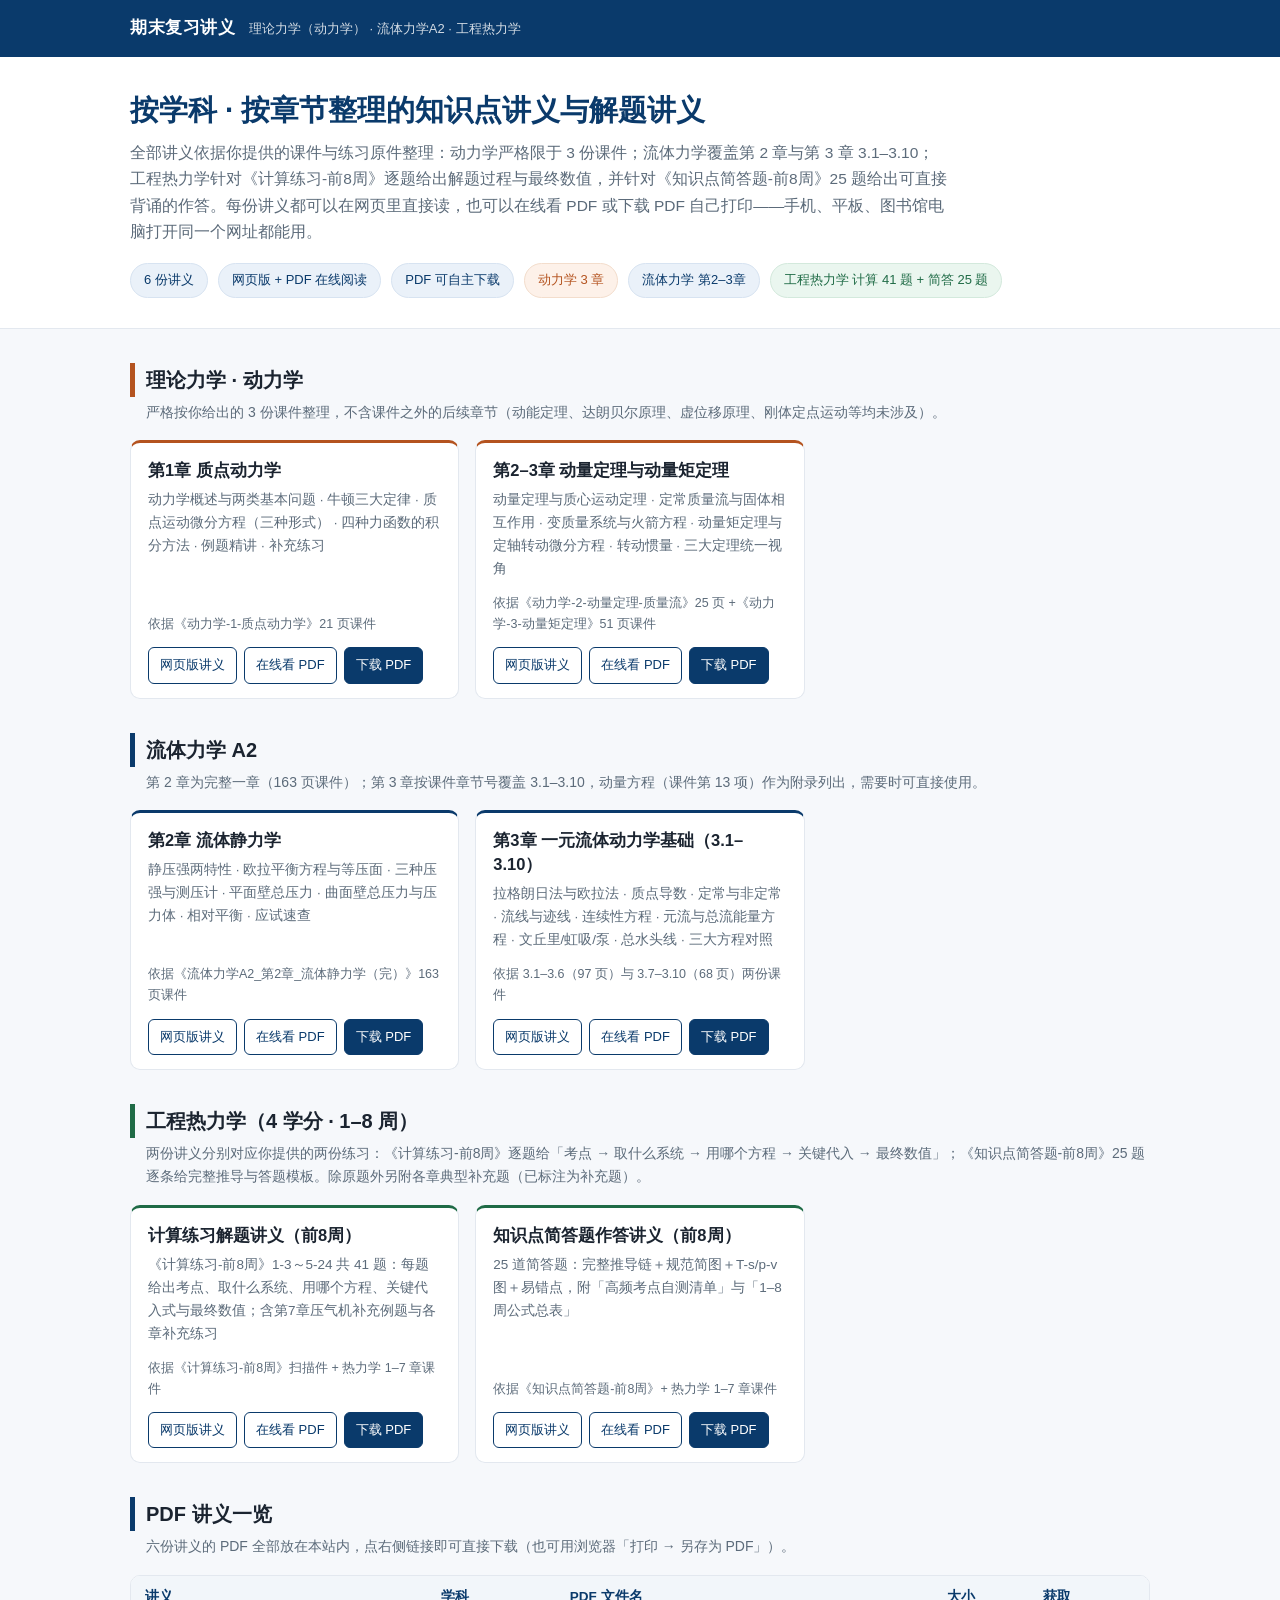
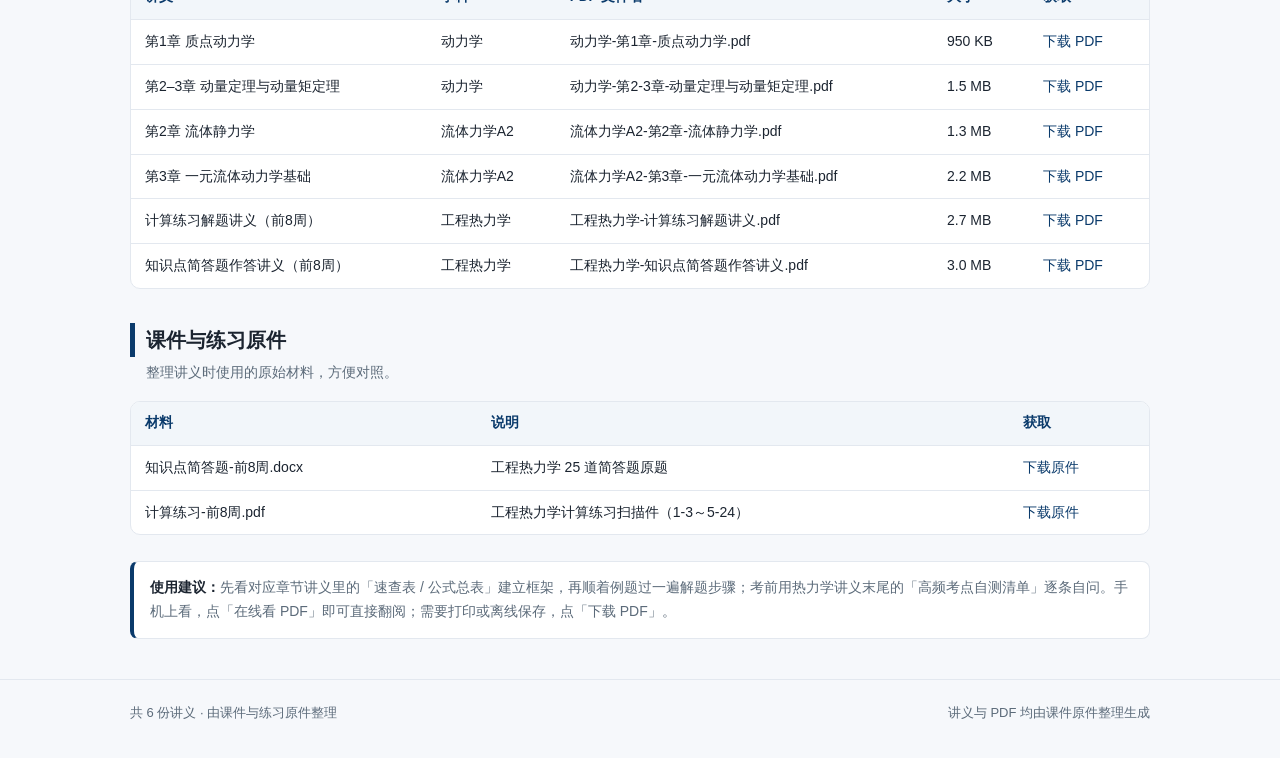
==== index.html @ 9d6e263f "publish review handouts site" ====
<!DOCTYPE html>
<html lang="zh-CN">
<head>
<meta charset="utf-8">
<meta name="viewport" content="width=device-width, initial-scale=1">
<title>期末复习讲义 · 理论力学（动力学）· 流体力学A2 · 工程热力学</title>
<link rel="stylesheet" href="site.css">
</head>
<body>

<div class="topbar">
  <div class="wrap">
    <b>期末复习讲义</b>
    <span>理论力学（动力学） · 流体力学A2 · 工程热力学</span>
  </div>
</div>

<div class="hero">
  <div class="wrap">
    <h1>按学科 · 按章节整理的知识点讲义与解题讲义</h1>
    <p>全部讲义依据你提供的课件与练习原件整理：动力学严格限于 3 份课件；流体力学覆盖第 2 章与第 3 章 3.1–3.10；工程热力学针对《计算练习-前8周》逐题给出解题过程与最终数值，并针对《知识点简答题-前8周》25 题给出可直接背诵的作答。每份讲义都可以在网页里直接读，也可以在线看 PDF 或下载 PDF 自己打印——手机、平板、图书馆电脑打开同一个网址都能用。</p>
    <div class="facts">
      <span class="fact">6 份讲义</span>
      <span class="fact">网页版 + PDF 在线阅读</span>
      <span class="fact">PDF 可自主下载</span>
      <span class="fact o">动力学 3 章</span>
      <span class="fact">流体力学 第2–3章</span>
      <span class="fact g">工程热力学 计算 41 题 + 简答 25 题</span>
    </div>
  </div>
</div>

<div class="wrap">

  <section class="course dyn">
    <h2>理论力学 · 动力学</h2>
    <p class="note">严格按你给出的 3 份课件整理，不含课件之外的后续章节（动能定理、达朗贝尔原理、虚位移原理、刚体定点运动等均未涉及）。</p>
    <div class="grid" id="grid-dyn"></div>
  </section>

  <section class="course flu">
    <h2>流体力学 A2</h2>
    <p class="note">第 2 章为完整一章（163 页课件）；第 3 章按课件章节号覆盖 3.1–3.10，动量方程（课件第 13 项）作为附录列出，需要时可直接使用。</p>
    <div class="grid" id="grid-flu"></div>
  </section>

  <section class="course thm">
    <h2>工程热力学（4 学分 · 1–8 周）</h2>
    <p class="note">两份讲义分别对应你提供的两份练习：《计算练习-前8周》逐题给「考点 → 取什么系统 → 用哪个方程 → 关键代入 → 最终数值」；《知识点简答题-前8周》25 题逐条给完整推导与答题模板。除原题外另附各章典型补充题（已标注为补充题）。</p>
    <div class="grid" id="grid-thm"></div>
  </section>

  <section class="course">
    <h2>PDF 讲义一览</h2>
    <p class="note">六份讲义的 PDF 全部放在本站内，点右侧链接即可直接下载（也可用浏览器「打印 → 另存为 PDF」）。</p>
    <!-- PDFINDEX:START -->
<div class="tablewrap">
<table>
<thead><tr><th>讲义</th><th>学科</th><th>PDF 文件名</th><th style="width:96px">大小</th><th style="width:120px">获取</th></tr></thead>
<tbody>
<tr><td class="f">第1章 质点动力学</td><td>动力学</td><td>动力学-第1章-质点动力学.pdf</td><td>950 KB</td><td><a href="docs/动力学-第1章-质点动力学.pdf" download>下载 PDF</a></td></tr>
<tr><td class="f">第2–3章 动量定理与动量矩定理</td><td>动力学</td><td>动力学-第2-3章-动量定理与动量矩定理.pdf</td><td>1.5 MB</td><td><a href="docs/动力学-第2-3章-动量定理与动量矩定理.pdf" download>下载 PDF</a></td></tr>
<tr><td class="f">第2章 流体静力学</td><td>流体力学A2</td><td>流体力学A2-第2章-流体静力学.pdf</td><td>1.3 MB</td><td><a href="docs/流体力学A2-第2章-流体静力学.pdf" download>下载 PDF</a></td></tr>
<tr><td class="f">第3章 一元流体动力学基础</td><td>流体力学A2</td><td>流体力学A2-第3章-一元流体动力学基础.pdf</td><td>2.2 MB</td><td><a href="docs/流体力学A2-第3章-一元流体动力学基础.pdf" download>下载 PDF</a></td></tr>
<tr><td class="f">计算练习解题讲义（前8周）</td><td>工程热力学</td><td>工程热力学-计算练习解题讲义.pdf</td><td>2.7 MB</td><td><a href="docs/工程热力学-计算练习解题讲义.pdf" download>下载 PDF</a></td></tr>
<tr><td class="f">知识点简答题作答讲义（前8周）</td><td>工程热力学</td><td>工程热力学-知识点简答题作答讲义.pdf</td><td>3.0 MB</td><td><a href="docs/工程热力学-知识点简答题作答讲义.pdf" download>下载 PDF</a></td></tr>
</tbody>
</table>
</div>
<!-- PDFINDEX:END -->
  </section>

  <section class="course">
    <h2>课件与练习原件</h2>
    <p class="note">整理讲义时使用的原始材料，方便对照。</p>
    <div class="tablewrap">
      <table>
        <thead>
          <tr><th>材料</th><th>说明</th><th style="width:140px">获取</th></tr>
        </thead>
        <tbody id="materials"></tbody>
      </table>
    </div>
  </section>

  <div class="tips">
    <b>使用建议：</b>先看对应章节讲义里的「速查表 / 公式总表」建立框架，再顺着例题过一遍解题步骤；考前用热力学讲义末尾的「高频考点自测清单」逐条自问。手机上看，点「在线看 PDF」即可直接翻阅；需要打印或离线保存，点「下载 PDF」。
  </div>
</div>

<footer>
  <div class="wrap">
    <span>共 6 份讲义 · 由课件与练习原件整理</span>
    <span id="built"></span>
  </div>
</footer>

<script src="docs.js"></script>
<script>
(function () {
  var groups = { '动力学': 'grid-dyn', '流体力学A2': 'grid-flu', '工程热力学': 'grid-thm' };

  function card(it) {
    var ready = it.ready !== false;
    var pdf = ready && it.pdf ? 'docs/' + it.pdf : null;
    var view = pdf ? 'view.html?f=' + encodeURIComponent(it.pdf) +
                    '&t=' + encodeURIComponent(it.title) : null;
    return '' +
      '<article class="card" id="' + it.id + '">' +
        '<h3>' + it.title + '</h3>' +
        '<p class="sub">' + it.sub + '</p>' +
        '<p class="meta">' + it.meta + '</p>' +
        '<div class="btns">' +
          '<a class="btn" href="' + it.html + '">网页版讲义</a>' +
          (view
            ? '<a class="btn" href="' + view + '">在线看 PDF</a>' +
              '<a class="btn primary" href="' + pdf + '" download>下载 PDF</a>'
            : '<a class="btn" href="#" aria-disabled="true">PDF 准备中</a>') +
        '</div>' +
      '</article>';
  }

  (window.HANDOUTS || []).forEach(function (it) {
    var host = document.getElementById(groups[it.course]);
    if (host) { host.insertAdjacentHTML('beforeend', card(it)); }
  });

  var materials = [
    ['知识点简答题-前8周.docx', '工程热力学 25 道简答题原题', 'materials/知识点简答题-前8周.docx'],
    ['计算练习-前8周.pdf', '工程热力学计算练习扫描件（1-3～5-24）', 'materials/计算练习-前8周.pdf']
  ];
  var tb = document.getElementById('materials');
  materials.forEach(function (m) {
    tb.insertAdjacentHTML('beforeend',
      '<tr><td class="f">' + m[0] + '</td><td>' + m[1] + '</td>' +
      '<td><a href="' + m[2] + '" download>下载原件</a></td></tr>');
  });

  document.getElementById('built').textContent =
    '讲义与 PDF 均由课件原件整理生成';
})();
</script>
</body>
</html>
---- site.css ----
:root{
  --bg:#f6f8fb;
  --panel:#ffffff;
  --ink:#1b2430;
  --muted:#5c6b7a;
  --line:#e3e8ef;
  --brand:#0a3a6b;
  --brand-soft:#eaf1f9;
  --dyn:#b4531f;
  --dyn-soft:#fdf1e9;
  --flu:#0a3a6b;
  --flu-soft:#eaf1f9;
  --thm:#1f6b46;
  --thm-soft:#eaf6ef;
}
*{box-sizing:border-box}
html,body{margin:0;padding:0}
body{
  background:var(--bg);color:var(--ink);
  font-family:"Microsoft YaHei","PingFang SC","Hiragino Sans GB","Source Han Sans SC",sans-serif;
  font-size:15.5px;line-height:1.7;
}
a{color:var(--brand);text-decoration:none}
a:hover{text-decoration:underline}
.wrap{max-width:1060px;margin:0 auto;padding:0 20px}

/* ---------- top bar ---------- */
.topbar{background:var(--brand);color:#fff}
.topbar .wrap{display:flex;flex-wrap:wrap;align-items:baseline;gap:14px;padding:14px 20px}
.topbar b{font-size:17px;letter-spacing:.5px}
.topbar span{font-size:13px;opacity:.82}

/* ---------- hero ---------- */
.hero{background:#fff;border-bottom:1px solid var(--line)}
.hero .wrap{padding:34px 20px 30px}
.hero h1{margin:0 0 10px;font-size:29px;line-height:1.35;color:var(--brand)}
.hero p{margin:0;color:var(--muted);max-width:820px}
.hero .facts{display:flex;flex-wrap:wrap;gap:10px;margin-top:18px}
.fact{background:var(--brand-soft);border:1px solid #d7e3f1;border-radius:999px;
      padding:5px 13px;font-size:13px;color:var(--brand)}
.fact.o{background:var(--dyn-soft);border-color:#f3ddcc;color:var(--dyn)}
.fact.g{background:var(--thm-soft);border-color:#d3e9dc;color:var(--thm)}

/* ---------- course block ---------- */
.course{margin:34px 0 8px}
.course > h2{font-size:20px;margin:0 0 4px;padding-left:11px;border-left:5px solid var(--flu)}
.course.dyn > h2{border-color:var(--dyn)}
.course.thm > h2{border-color:var(--thm)}
.course > p.note{margin:0 0 16px;padding-left:16px;color:var(--muted);font-size:14px}

.grid{display:grid;grid-template-columns:repeat(auto-fill,minmax(292px,1fr));gap:16px}
.card{background:var(--panel);border:1px solid var(--line);border-radius:10px;
      padding:16px 17px 14px;display:flex;flex-direction:column;
      border-top:3px solid var(--flu)}
.course.dyn .card{border-top-color:var(--dyn)}
.course.thm .card{border-top-color:var(--thm)}
.card h3{margin:0 0 6px;font-size:16.5px;line-height:1.45}
.card .sub{color:var(--muted);font-size:13.5px;margin:0 0 12px;flex:1}
.card .meta{font-size:12.5px;color:var(--muted);margin:0 0 12px}
.btns{display:flex;gap:7px;flex-wrap:wrap}
.btn{display:inline-block;padding:6px 11px;border-radius:6px;font-size:13px;
     border:1px solid var(--brand);color:var(--brand);background:#fff}
.btn:hover{background:var(--brand-soft);text-decoration:none}
.btn.primary{background:var(--brand);color:#fff}
.btn.primary:hover{background:#0d4a86}
.btn.ghost{border-color:var(--line);color:var(--muted)}
.btn.ghost:hover{background:#f1f4f8}
.btn[aria-disabled="true"]{opacity:.45;pointer-events:none}

/* ---------- materials table ---------- */
.tablewrap{background:#fff;border:1px solid var(--line);border-radius:10px;overflow:hidden;margin-bottom:8px}
table{width:100%;border-collapse:collapse;font-size:14px}
th,td{text-align:left;padding:10px 14px;border-bottom:1px solid var(--line);vertical-align:middle}
th{background:#f2f6fa;color:var(--brand);font-weight:600;font-size:13.5px}
tr:last-child td{border-bottom:none}
td.f{white-space:nowrap}

/* ---------- footer ---------- */
footer{margin-top:40px;padding:22px 0 34px;border-top:1px solid var(--line);color:var(--muted);font-size:13px}
footer .wrap{display:flex;justify-content:space-between;gap:14px;flex-wrap:wrap}
.tips{background:#fff;border:1px solid var(--line);border-left:4px solid var(--brand);
      border-radius:8px;padding:14px 16px;color:var(--muted);font-size:14px;margin:26px 0 0}
.tips b{color:var(--ink)}
@media print{.topbar,.btns,footer{display:none}}
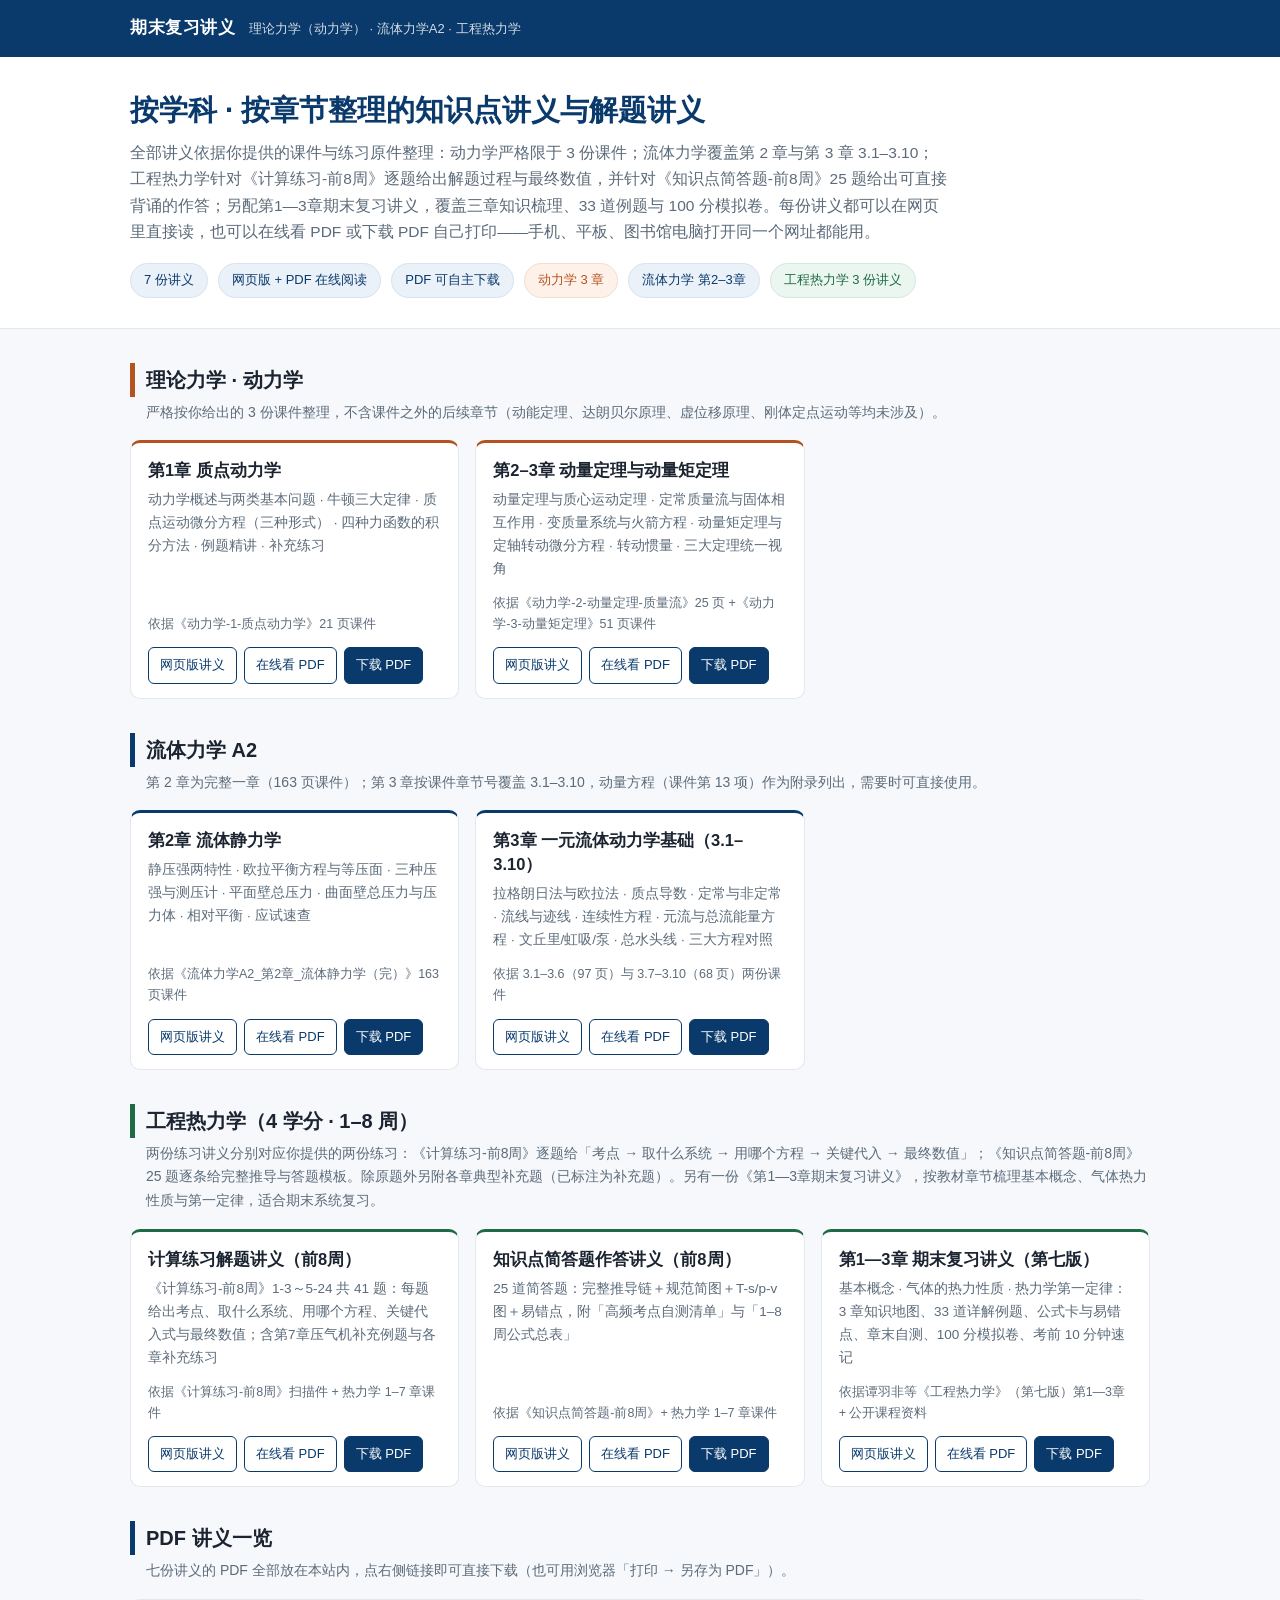
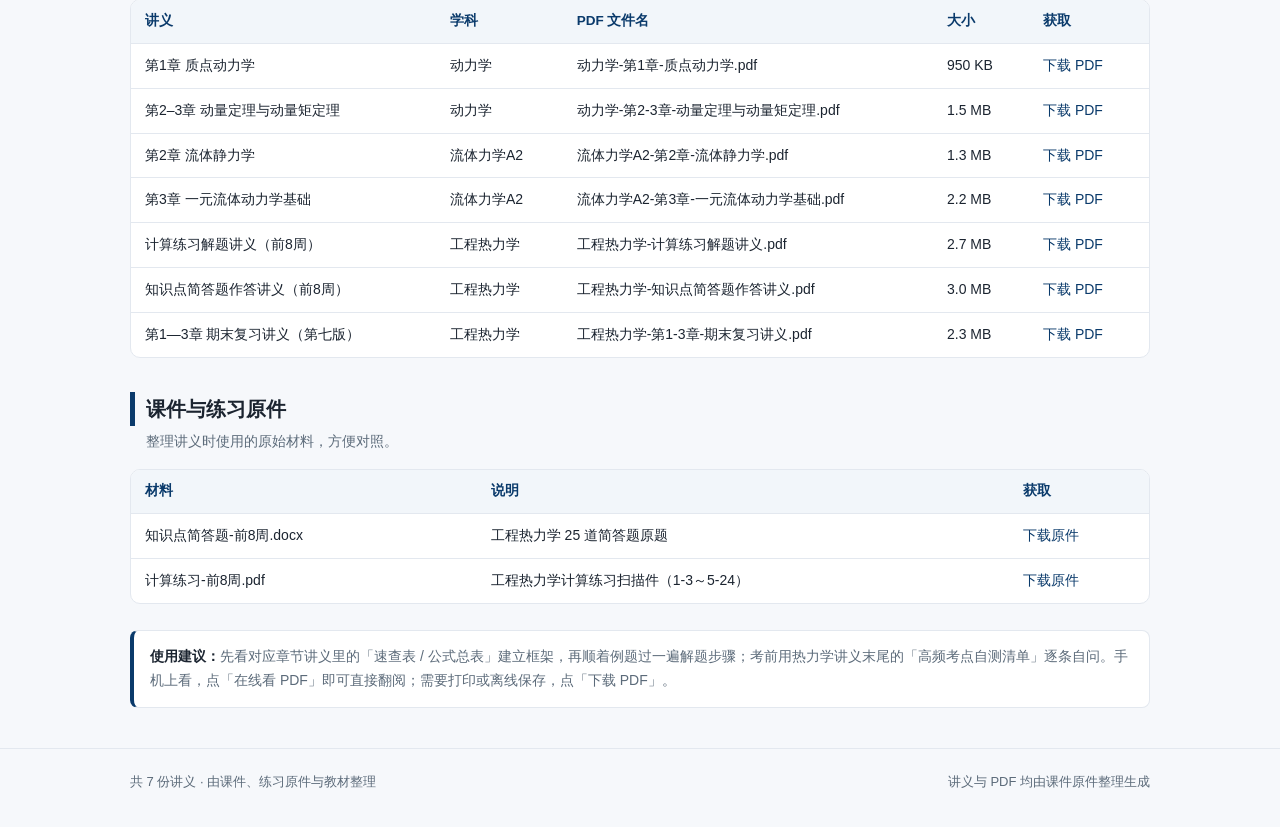
==== commit 967a60b9: "Add 工程热力学第1—3章期末复习讲义 PDF and site entry - docs/工程热力学-第1-3章-期末复习讲义.pdf (40 pages) - docs/thermo_ch123" ====
--- a/index.html
+++ b/index.html
@@ -1,144 +1,145 @@
-<!DOCTYPE html>
-<html lang="zh-CN">
-<head>
-<meta charset="utf-8">
-<meta name="viewport" content="width=device-width, initial-scale=1">
-<title>期末复习讲义 · 理论力学（动力学）· 流体力学A2 · 工程热力学</title>
-<link rel="stylesheet" href="site.css">
-</head>
-<body>
-
-<div class="topbar">
-  <div class="wrap">
-    <b>期末复习讲义</b>
-    <span>理论力学（动力学） · 流体力学A2 · 工程热力学</span>
-  </div>
-</div>
-
-<div class="hero">
-  <div class="wrap">
-    <h1>按学科 · 按章节整理的知识点讲义与解题讲义</h1>
-    <p>全部讲义依据你提供的课件与练习原件整理：动力学严格限于 3 份课件；流体力学覆盖第 2 章与第 3 章 3.1–3.10；工程热力学针对《计算练习-前8周》逐题给出解题过程与最终数值，并针对《知识点简答题-前8周》25 题给出可直接背诵的作答。每份讲义都可以在网页里直接读，也可以在线看 PDF 或下载 PDF 自己打印——手机、平板、图书馆电脑打开同一个网址都能用。</p>
-    <div class="facts">
-      <span class="fact">6 份讲义</span>
-      <span class="fact">网页版 + PDF 在线阅读</span>
-      <span class="fact">PDF 可自主下载</span>
-      <span class="fact o">动力学 3 章</span>
-      <span class="fact">流体力学 第2–3章</span>
-      <span class="fact g">工程热力学 计算 41 题 + 简答 25 题</span>
-    </div>
-  </div>
-</div>
-
-<div class="wrap">
-
-  <section class="course dyn">
-    <h2>理论力学 · 动力学</h2>
-    <p class="note">严格按你给出的 3 份课件整理，不含课件之外的后续章节（动能定理、达朗贝尔原理、虚位移原理、刚体定点运动等均未涉及）。</p>
-    <div class="grid" id="grid-dyn"></div>
-  </section>
-
-  <section class="course flu">
-    <h2>流体力学 A2</h2>
-    <p class="note">第 2 章为完整一章（163 页课件）；第 3 章按课件章节号覆盖 3.1–3.10，动量方程（课件第 13 项）作为附录列出，需要时可直接使用。</p>
-    <div class="grid" id="grid-flu"></div>
-  </section>
-
-  <section class="course thm">
-    <h2>工程热力学（4 学分 · 1–8 周）</h2>
-    <p class="note">两份讲义分别对应你提供的两份练习：《计算练习-前8周》逐题给「考点 → 取什么系统 → 用哪个方程 → 关键代入 → 最终数值」；《知识点简答题-前8周》25 题逐条给完整推导与答题模板。除原题外另附各章典型补充题（已标注为补充题）。</p>
-    <div class="grid" id="grid-thm"></div>
-  </section>
-
-  <section class="course">
-    <h2>PDF 讲义一览</h2>
-    <p class="note">六份讲义的 PDF 全部放在本站内，点右侧链接即可直接下载（也可用浏览器「打印 → 另存为 PDF」）。</p>
-    <!-- PDFINDEX:START -->
-<div class="tablewrap">
-<table>
-<thead><tr><th>讲义</th><th>学科</th><th>PDF 文件名</th><th style="width:96px">大小</th><th style="width:120px">获取</th></tr></thead>
-<tbody>
-<tr><td class="f">第1章 质点动力学</td><td>动力学</td><td>动力学-第1章-质点动力学.pdf</td><td>950 KB</td><td><a href="docs/动力学-第1章-质点动力学.pdf" download>下载 PDF</a></td></tr>
-<tr><td class="f">第2–3章 动量定理与动量矩定理</td><td>动力学</td><td>动力学-第2-3章-动量定理与动量矩定理.pdf</td><td>1.5 MB</td><td><a href="docs/动力学-第2-3章-动量定理与动量矩定理.pdf" download>下载 PDF</a></td></tr>
-<tr><td class="f">第2章 流体静力学</td><td>流体力学A2</td><td>流体力学A2-第2章-流体静力学.pdf</td><td>1.3 MB</td><td><a href="docs/流体力学A2-第2章-流体静力学.pdf" download>下载 PDF</a></td></tr>
-<tr><td class="f">第3章 一元流体动力学基础</td><td>流体力学A2</td><td>流体力学A2-第3章-一元流体动力学基础.pdf</td><td>2.2 MB</td><td><a href="docs/流体力学A2-第3章-一元流体动力学基础.pdf" download>下载 PDF</a></td></tr>
-<tr><td class="f">计算练习解题讲义（前8周）</td><td>工程热力学</td><td>工程热力学-计算练习解题讲义.pdf</td><td>2.7 MB</td><td><a href="docs/工程热力学-计算练习解题讲义.pdf" download>下载 PDF</a></td></tr>
-<tr><td class="f">知识点简答题作答讲义（前8周）</td><td>工程热力学</td><td>工程热力学-知识点简答题作答讲义.pdf</td><td>3.0 MB</td><td><a href="docs/工程热力学-知识点简答题作答讲义.pdf" download>下载 PDF</a></td></tr>
-</tbody>
-</table>
-</div>
-<!-- PDFINDEX:END -->
-  </section>
-
-  <section class="course">
-    <h2>课件与练习原件</h2>
-    <p class="note">整理讲义时使用的原始材料，方便对照。</p>
-    <div class="tablewrap">
-      <table>
-        <thead>
-          <tr><th>材料</th><th>说明</th><th style="width:140px">获取</th></tr>
-        </thead>
-        <tbody id="materials"></tbody>
-      </table>
-    </div>
-  </section>
-
-  <div class="tips">
-    <b>使用建议：</b>先看对应章节讲义里的「速查表 / 公式总表」建立框架，再顺着例题过一遍解题步骤；考前用热力学讲义末尾的「高频考点自测清单」逐条自问。手机上看，点「在线看 PDF」即可直接翻阅；需要打印或离线保存，点「下载 PDF」。
-  </div>
-</div>
-
-<footer>
-  <div class="wrap">
-    <span>共 6 份讲义 · 由课件与练习原件整理</span>
-    <span id="built"></span>
-  </div>
-</footer>
-
-<script src="docs.js"></script>
-<script>
-(function () {
-  var groups = { '动力学': 'grid-dyn', '流体力学A2': 'grid-flu', '工程热力学': 'grid-thm' };
-
-  function card(it) {
-    var ready = it.ready !== false;
-    var pdf = ready && it.pdf ? 'docs/' + it.pdf : null;
-    var view = pdf ? 'view.html?f=' + encodeURIComponent(it.pdf) +
-                    '&t=' + encodeURIComponent(it.title) : null;
-    return '' +
-      '<article class="card" id="' + it.id + '">' +
-        '<h3>' + it.title + '</h3>' +
-        '<p class="sub">' + it.sub + '</p>' +
-        '<p class="meta">' + it.meta + '</p>' +
-        '<div class="btns">' +
-          '<a class="btn" href="' + it.html + '">网页版讲义</a>' +
-          (view
-            ? '<a class="btn" href="' + view + '">在线看 PDF</a>' +
-              '<a class="btn primary" href="' + pdf + '" download>下载 PDF</a>'
-            : '<a class="btn" href="#" aria-disabled="true">PDF 准备中</a>') +
-        '</div>' +
-      '</article>';
-  }
-
-  (window.HANDOUTS || []).forEach(function (it) {
-    var host = document.getElementById(groups[it.course]);
-    if (host) { host.insertAdjacentHTML('beforeend', card(it)); }
-  });
-
-  var materials = [
-    ['知识点简答题-前8周.docx', '工程热力学 25 道简答题原题', 'materials/知识点简答题-前8周.docx'],
-    ['计算练习-前8周.pdf', '工程热力学计算练习扫描件（1-3～5-24）', 'materials/计算练习-前8周.pdf']
-  ];
-  var tb = document.getElementById('materials');
-  materials.forEach(function (m) {
-    tb.insertAdjacentHTML('beforeend',
-      '<tr><td class="f">' + m[0] + '</td><td>' + m[1] + '</td>' +
-      '<td><a href="' + m[2] + '" download>下载原件</a></td></tr>');
-  });
-
-  document.getElementById('built').textContent =
-    '讲义与 PDF 均由课件原件整理生成';
-})();
-</script>
-</body>
-</html>
+<!DOCTYPE html>
+<html lang="zh-CN">
+<head>
+<meta charset="utf-8">
+<meta name="viewport" content="width=device-width, initial-scale=1">
+<title>期末复习讲义 · 理论力学（动力学）· 流体力学A2 · 工程热力学</title>
+<link rel="stylesheet" href="site.css">
+</head>
+<body>
+
+<div class="topbar">
+  <div class="wrap">
+    <b>期末复习讲义</b>
+    <span>理论力学（动力学） · 流体力学A2 · 工程热力学</span>
+  </div>
+</div>
+
+<div class="hero">
+  <div class="wrap">
+    <h1>按学科 · 按章节整理的知识点讲义与解题讲义</h1>
+    <p>全部讲义依据你提供的课件与练习原件整理：动力学严格限于 3 份课件；流体力学覆盖第 2 章与第 3 章 3.1–3.10；工程热力学针对《计算练习-前8周》逐题给出解题过程与最终数值，并针对《知识点简答题-前8周》25 题给出可直接背诵的作答；另配第1—3章期末复习讲义，覆盖三章知识梳理、33 道例题与 100 分模拟卷。每份讲义都可以在网页里直接读，也可以在线看 PDF 或下载 PDF 自己打印——手机、平板、图书馆电脑打开同一个网址都能用。</p>
+    <div class="facts">
+      <span class="fact">7 份讲义</span>
+      <span class="fact">网页版 + PDF 在线阅读</span>
+      <span class="fact">PDF 可自主下载</span>
+      <span class="fact o">动力学 3 章</span>
+      <span class="fact">流体力学 第2–3章</span>
+      <span class="fact g">工程热力学 3 份讲义</span>
+    </div>
+  </div>
+</div>
+
+<div class="wrap">
+
+  <section class="course dyn">
+    <h2>理论力学 · 动力学</h2>
+    <p class="note">严格按你给出的 3 份课件整理，不含课件之外的后续章节（动能定理、达朗贝尔原理、虚位移原理、刚体定点运动等均未涉及）。</p>
+    <div class="grid" id="grid-dyn"></div>
+  </section>
+
+  <section class="course flu">
+    <h2>流体力学 A2</h2>
+    <p class="note">第 2 章为完整一章（163 页课件）；第 3 章按课件章节号覆盖 3.1–3.10，动量方程（课件第 13 项）作为附录列出，需要时可直接使用。</p>
+    <div class="grid" id="grid-flu"></div>
+  </section>
+
+  <section class="course thm">
+    <h2>工程热力学（4 学分 · 1–8 周）</h2>
+    <p class="note">两份练习讲义分别对应你提供的两份练习：《计算练习-前8周》逐题给「考点 → 取什么系统 → 用哪个方程 → 关键代入 → 最终数值」；《知识点简答题-前8周》25 题逐条给完整推导与答题模板。除原题外另附各章典型补充题（已标注为补充题）。另有一份《第1—3章期末复习讲义》，按教材章节梳理基本概念、气体热力性质与第一定律，适合期末系统复习。</p>
+    <div class="grid" id="grid-thm"></div>
+  </section>
+
+  <section class="course">
+    <h2>PDF 讲义一览</h2>
+    <p class="note">七份讲义的 PDF 全部放在本站内，点右侧链接即可直接下载（也可用浏览器「打印 → 另存为 PDF」）。</p>
+    <!-- PDFINDEX:START -->
+<div class="tablewrap">
+<table>
+<thead><tr><th>讲义</th><th>学科</th><th>PDF 文件名</th><th style="width:96px">大小</th><th style="width:120px">获取</th></tr></thead>
+<tbody>
+<tr><td class="f">第1章 质点动力学</td><td>动力学</td><td>动力学-第1章-质点动力学.pdf</td><td>950 KB</td><td><a href="docs/动力学-第1章-质点动力学.pdf" download>下载 PDF</a></td></tr>
+<tr><td class="f">第2–3章 动量定理与动量矩定理</td><td>动力学</td><td>动力学-第2-3章-动量定理与动量矩定理.pdf</td><td>1.5 MB</td><td><a href="docs/动力学-第2-3章-动量定理与动量矩定理.pdf" download>下载 PDF</a></td></tr>
+<tr><td class="f">第2章 流体静力学</td><td>流体力学A2</td><td>流体力学A2-第2章-流体静力学.pdf</td><td>1.3 MB</td><td><a href="docs/流体力学A2-第2章-流体静力学.pdf" download>下载 PDF</a></td></tr>
+<tr><td class="f">第3章 一元流体动力学基础</td><td>流体力学A2</td><td>流体力学A2-第3章-一元流体动力学基础.pdf</td><td>2.2 MB</td><td><a href="docs/流体力学A2-第3章-一元流体动力学基础.pdf" download>下载 PDF</a></td></tr>
+<tr><td class="f">计算练习解题讲义（前8周）</td><td>工程热力学</td><td>工程热力学-计算练习解题讲义.pdf</td><td>2.7 MB</td><td><a href="docs/工程热力学-计算练习解题讲义.pdf" download>下载 PDF</a></td></tr>
+<tr><td class="f">知识点简答题作答讲义（前8周）</td><td>工程热力学</td><td>工程热力学-知识点简答题作答讲义.pdf</td><td>3.0 MB</td><td><a href="docs/工程热力学-知识点简答题作答讲义.pdf" download>下载 PDF</a></td></tr>
+<tr><td class="f">第1—3章 期末复习讲义（第七版）</td><td>工程热力学</td><td>工程热力学-第1-3章-期末复习讲义.pdf</td><td>2.3 MB</td><td><a href="docs/工程热力学-第1-3章-期末复习讲义.pdf" download>下载 PDF</a></td></tr>
+</tbody>
+</table>
+</div>
+<!-- PDFINDEX:END -->
+  </section>
+
+  <section class="course">
+    <h2>课件与练习原件</h2>
+    <p class="note">整理讲义时使用的原始材料，方便对照。</p>
+    <div class="tablewrap">
+      <table>
+        <thead>
+          <tr><th>材料</th><th>说明</th><th style="width:140px">获取</th></tr>
+        </thead>
+        <tbody id="materials"></tbody>
+      </table>
+    </div>
+  </section>
+
+  <div class="tips">
+    <b>使用建议：</b>先看对应章节讲义里的「速查表 / 公式总表」建立框架，再顺着例题过一遍解题步骤；考前用热力学讲义末尾的「高频考点自测清单」逐条自问。手机上看，点「在线看 PDF」即可直接翻阅；需要打印或离线保存，点「下载 PDF」。
+  </div>
+</div>
+
+<footer>
+  <div class="wrap">
+    <span>共 7 份讲义 · 由课件、练习原件与教材整理</span>
+    <span id="built"></span>
+  </div>
+</footer>
+
+<script src="docs.js"></script>
+<script>
+(function () {
+  var groups = { '动力学': 'grid-dyn', '流体力学A2': 'grid-flu', '工程热力学': 'grid-thm' };
+
+  function card(it) {
+    var ready = it.ready !== false;
+    var pdf = ready && it.pdf ? 'docs/' + it.pdf : null;
+    var view = pdf ? 'view.html?f=' + encodeURIComponent(it.pdf) +
+                    '&t=' + encodeURIComponent(it.title) : null;
+    return '' +
+      '<article class="card" id="' + it.id + '">' +
+        '<h3>' + it.title + '</h3>' +
+        '<p class="sub">' + it.sub + '</p>' +
+        '<p class="meta">' + it.meta + '</p>' +
+        '<div class="btns">' +
+          '<a class="btn" href="' + it.html + '">网页版讲义</a>' +
+          (view
+            ? '<a class="btn" href="' + view + '">在线看 PDF</a>' +
+              '<a class="btn primary" href="' + pdf + '" download>下载 PDF</a>'
+            : '<a class="btn" href="#" aria-disabled="true">PDF 准备中</a>') +
+        '</div>' +
+      '</article>';
+  }
+
+  (window.HANDOUTS || []).forEach(function (it) {
+    var host = document.getElementById(groups[it.course]);
+    if (host) { host.insertAdjacentHTML('beforeend', card(it)); }
+  });
+
+  var materials = [
+    ['知识点简答题-前8周.docx', '工程热力学 25 道简答题原题', 'materials/知识点简答题-前8周.docx'],
+    ['计算练习-前8周.pdf', '工程热力学计算练习扫描件（1-3～5-24）', 'materials/计算练习-前8周.pdf']
+  ];
+  var tb = document.getElementById('materials');
+  materials.forEach(function (m) {
+    tb.insertAdjacentHTML('beforeend',
+      '<tr><td class="f">' + m[0] + '</td><td>' + m[1] + '</td>' +
+      '<td><a href="' + m[2] + '" download>下载原件</a></td></tr>');
+  });
+
+  document.getElementById('built').textContent =
+    '讲义与 PDF 均由课件原件整理生成';
+})();
+</script>
+</body>
+</html>
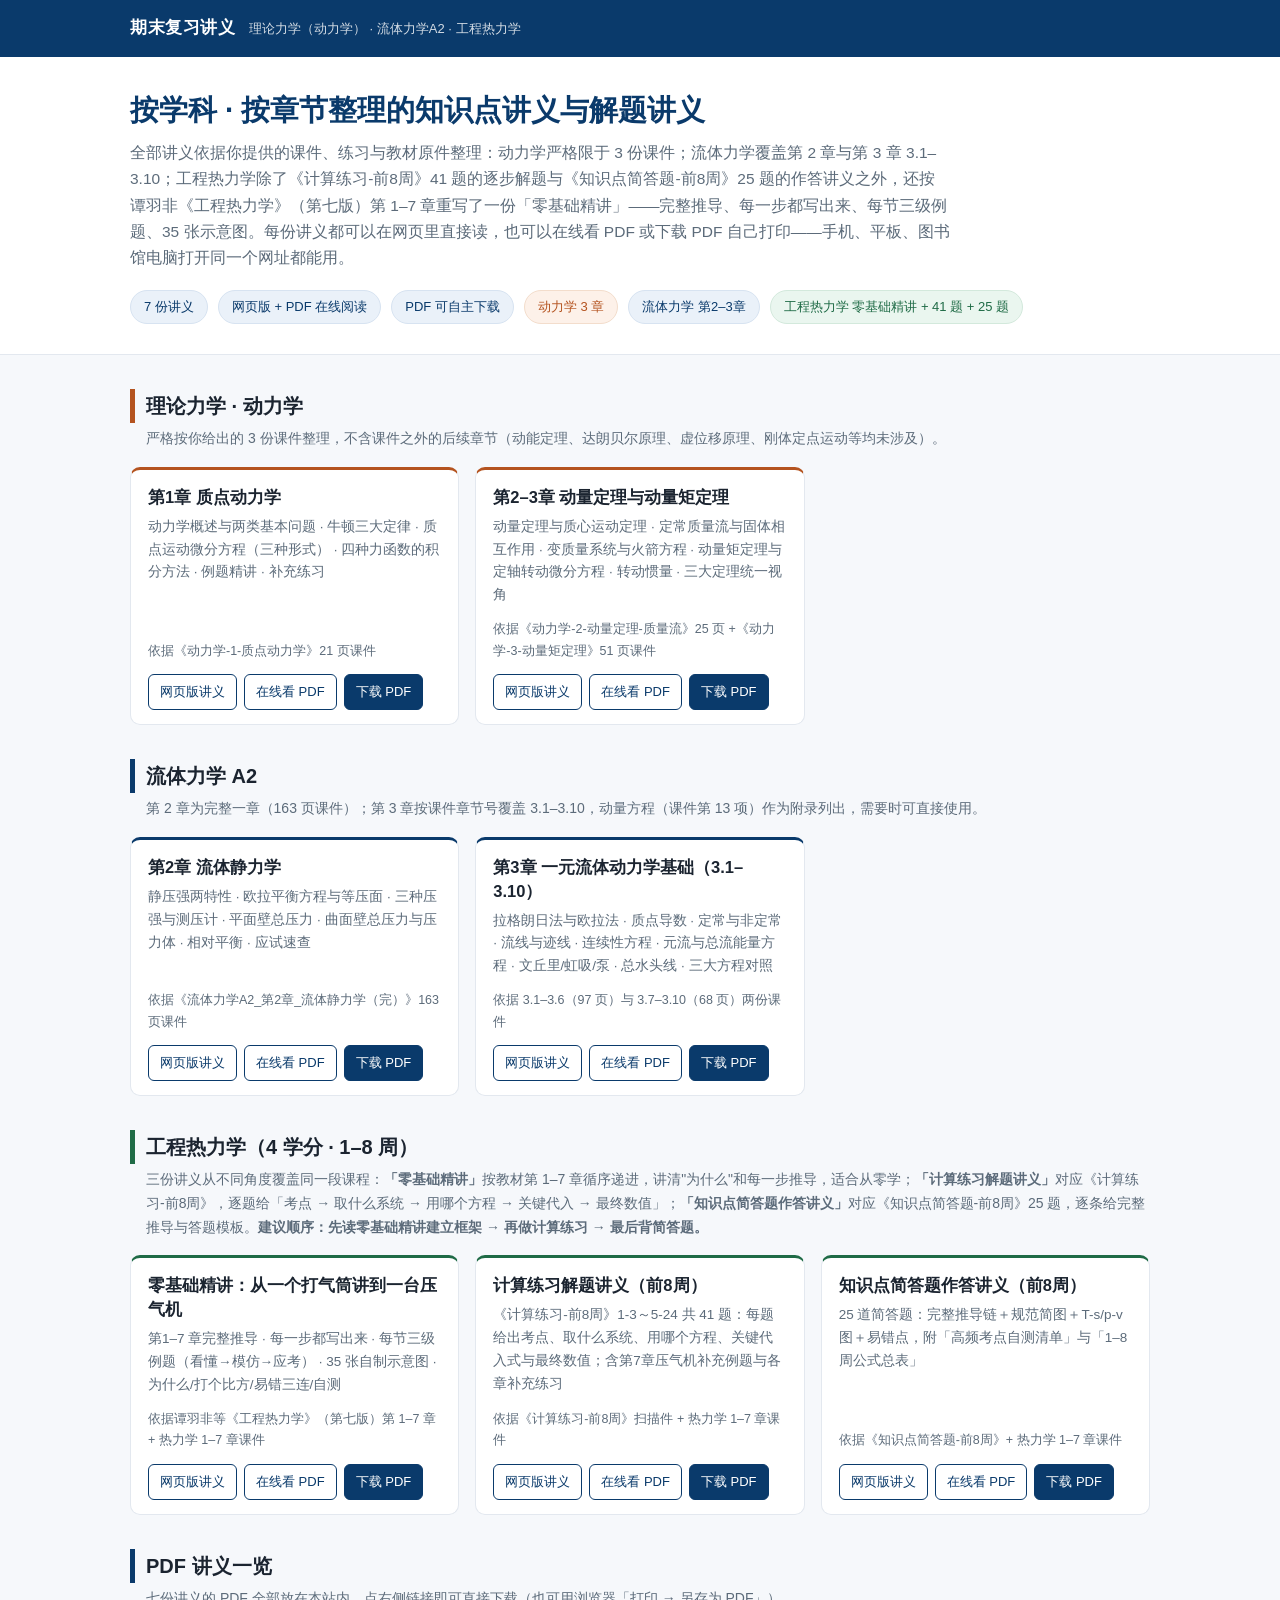
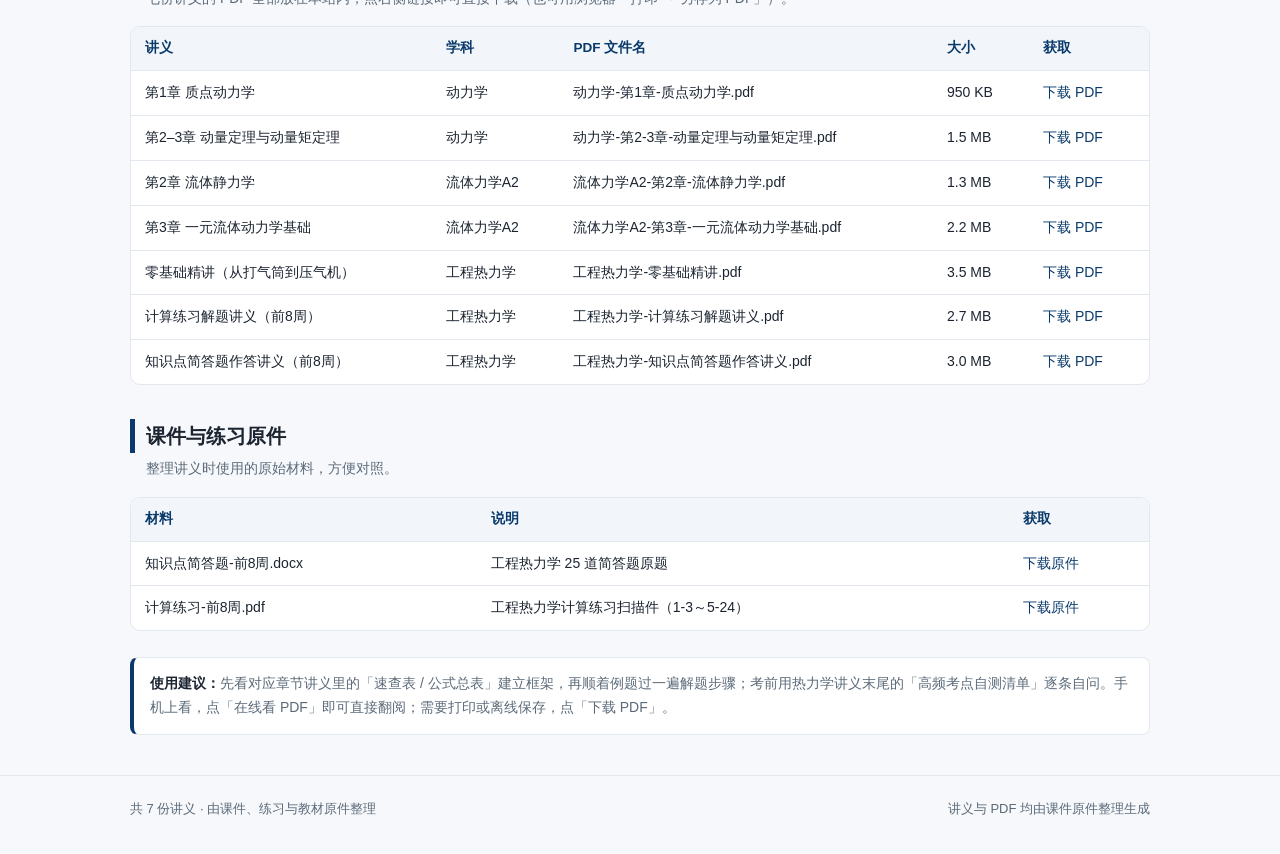
==== commit 7f015ff1: "publish review handouts site" ====
--- a/index.html
+++ b/index.html
@@ -1,145 +1,145 @@
-<!DOCTYPE html>
-<html lang="zh-CN">
-<head>
-<meta charset="utf-8">
-<meta name="viewport" content="width=device-width, initial-scale=1">
-<title>期末复习讲义 · 理论力学（动力学）· 流体力学A2 · 工程热力学</title>
-<link rel="stylesheet" href="site.css">
-</head>
-<body>
-
-<div class="topbar">
-  <div class="wrap">
-    <b>期末复习讲义</b>
-    <span>理论力学（动力学） · 流体力学A2 · 工程热力学</span>
-  </div>
-</div>
-
-<div class="hero">
-  <div class="wrap">
-    <h1>按学科 · 按章节整理的知识点讲义与解题讲义</h1>
-    <p>全部讲义依据你提供的课件与练习原件整理：动力学严格限于 3 份课件；流体力学覆盖第 2 章与第 3 章 3.1–3.10；工程热力学针对《计算练习-前8周》逐题给出解题过程与最终数值，并针对《知识点简答题-前8周》25 题给出可直接背诵的作答；另配第1—3章期末复习讲义，覆盖三章知识梳理、33 道例题与 100 分模拟卷。每份讲义都可以在网页里直接读，也可以在线看 PDF 或下载 PDF 自己打印——手机、平板、图书馆电脑打开同一个网址都能用。</p>
-    <div class="facts">
-      <span class="fact">7 份讲义</span>
-      <span class="fact">网页版 + PDF 在线阅读</span>
-      <span class="fact">PDF 可自主下载</span>
-      <span class="fact o">动力学 3 章</span>
-      <span class="fact">流体力学 第2–3章</span>
-      <span class="fact g">工程热力学 3 份讲义</span>
-    </div>
-  </div>
-</div>
-
-<div class="wrap">
-
-  <section class="course dyn">
-    <h2>理论力学 · 动力学</h2>
-    <p class="note">严格按你给出的 3 份课件整理，不含课件之外的后续章节（动能定理、达朗贝尔原理、虚位移原理、刚体定点运动等均未涉及）。</p>
-    <div class="grid" id="grid-dyn"></div>
-  </section>
-
-  <section class="course flu">
-    <h2>流体力学 A2</h2>
-    <p class="note">第 2 章为完整一章（163 页课件）；第 3 章按课件章节号覆盖 3.1–3.10，动量方程（课件第 13 项）作为附录列出，需要时可直接使用。</p>
-    <div class="grid" id="grid-flu"></div>
-  </section>
-
-  <section class="course thm">
-    <h2>工程热力学（4 学分 · 1–8 周）</h2>
-    <p class="note">两份练习讲义分别对应你提供的两份练习：《计算练习-前8周》逐题给「考点 → 取什么系统 → 用哪个方程 → 关键代入 → 最终数值」；《知识点简答题-前8周》25 题逐条给完整推导与答题模板。除原题外另附各章典型补充题（已标注为补充题）。另有一份《第1—3章期末复习讲义》，按教材章节梳理基本概念、气体热力性质与第一定律，适合期末系统复习。</p>
-    <div class="grid" id="grid-thm"></div>
-  </section>
-
-  <section class="course">
-    <h2>PDF 讲义一览</h2>
-    <p class="note">七份讲义的 PDF 全部放在本站内，点右侧链接即可直接下载（也可用浏览器「打印 → 另存为 PDF」）。</p>
-    <!-- PDFINDEX:START -->
-<div class="tablewrap">
-<table>
-<thead><tr><th>讲义</th><th>学科</th><th>PDF 文件名</th><th style="width:96px">大小</th><th style="width:120px">获取</th></tr></thead>
-<tbody>
-<tr><td class="f">第1章 质点动力学</td><td>动力学</td><td>动力学-第1章-质点动力学.pdf</td><td>950 KB</td><td><a href="docs/动力学-第1章-质点动力学.pdf" download>下载 PDF</a></td></tr>
-<tr><td class="f">第2–3章 动量定理与动量矩定理</td><td>动力学</td><td>动力学-第2-3章-动量定理与动量矩定理.pdf</td><td>1.5 MB</td><td><a href="docs/动力学-第2-3章-动量定理与动量矩定理.pdf" download>下载 PDF</a></td></tr>
-<tr><td class="f">第2章 流体静力学</td><td>流体力学A2</td><td>流体力学A2-第2章-流体静力学.pdf</td><td>1.3 MB</td><td><a href="docs/流体力学A2-第2章-流体静力学.pdf" download>下载 PDF</a></td></tr>
-<tr><td class="f">第3章 一元流体动力学基础</td><td>流体力学A2</td><td>流体力学A2-第3章-一元流体动力学基础.pdf</td><td>2.2 MB</td><td><a href="docs/流体力学A2-第3章-一元流体动力学基础.pdf" download>下载 PDF</a></td></tr>
-<tr><td class="f">计算练习解题讲义（前8周）</td><td>工程热力学</td><td>工程热力学-计算练习解题讲义.pdf</td><td>2.7 MB</td><td><a href="docs/工程热力学-计算练习解题讲义.pdf" download>下载 PDF</a></td></tr>
-<tr><td class="f">知识点简答题作答讲义（前8周）</td><td>工程热力学</td><td>工程热力学-知识点简答题作答讲义.pdf</td><td>3.0 MB</td><td><a href="docs/工程热力学-知识点简答题作答讲义.pdf" download>下载 PDF</a></td></tr>
-<tr><td class="f">第1—3章 期末复习讲义（第七版）</td><td>工程热力学</td><td>工程热力学-第1-3章-期末复习讲义.pdf</td><td>2.3 MB</td><td><a href="docs/工程热力学-第1-3章-期末复习讲义.pdf" download>下载 PDF</a></td></tr>
-</tbody>
-</table>
-</div>
-<!-- PDFINDEX:END -->
-  </section>
-
-  <section class="course">
-    <h2>课件与练习原件</h2>
-    <p class="note">整理讲义时使用的原始材料，方便对照。</p>
-    <div class="tablewrap">
-      <table>
-        <thead>
-          <tr><th>材料</th><th>说明</th><th style="width:140px">获取</th></tr>
-        </thead>
-        <tbody id="materials"></tbody>
-      </table>
-    </div>
-  </section>
-
-  <div class="tips">
-    <b>使用建议：</b>先看对应章节讲义里的「速查表 / 公式总表」建立框架，再顺着例题过一遍解题步骤；考前用热力学讲义末尾的「高频考点自测清单」逐条自问。手机上看，点「在线看 PDF」即可直接翻阅；需要打印或离线保存，点「下载 PDF」。
-  </div>
-</div>
-
-<footer>
-  <div class="wrap">
-    <span>共 7 份讲义 · 由课件、练习原件与教材整理</span>
-    <span id="built"></span>
-  </div>
-</footer>
-
-<script src="docs.js"></script>
-<script>
-(function () {
-  var groups = { '动力学': 'grid-dyn', '流体力学A2': 'grid-flu', '工程热力学': 'grid-thm' };
-
-  function card(it) {
-    var ready = it.ready !== false;
-    var pdf = ready && it.pdf ? 'docs/' + it.pdf : null;
-    var view = pdf ? 'view.html?f=' + encodeURIComponent(it.pdf) +
-                    '&t=' + encodeURIComponent(it.title) : null;
-    return '' +
-      '<article class="card" id="' + it.id + '">' +
-        '<h3>' + it.title + '</h3>' +
-        '<p class="sub">' + it.sub + '</p>' +
-        '<p class="meta">' + it.meta + '</p>' +
-        '<div class="btns">' +
-          '<a class="btn" href="' + it.html + '">网页版讲义</a>' +
-          (view
-            ? '<a class="btn" href="' + view + '">在线看 PDF</a>' +
-              '<a class="btn primary" href="' + pdf + '" download>下载 PDF</a>'
-            : '<a class="btn" href="#" aria-disabled="true">PDF 准备中</a>') +
-        '</div>' +
-      '</article>';
-  }
-
-  (window.HANDOUTS || []).forEach(function (it) {
-    var host = document.getElementById(groups[it.course]);
-    if (host) { host.insertAdjacentHTML('beforeend', card(it)); }
-  });
-
-  var materials = [
-    ['知识点简答题-前8周.docx', '工程热力学 25 道简答题原题', 'materials/知识点简答题-前8周.docx'],
-    ['计算练习-前8周.pdf', '工程热力学计算练习扫描件（1-3～5-24）', 'materials/计算练习-前8周.pdf']
-  ];
-  var tb = document.getElementById('materials');
-  materials.forEach(function (m) {
-    tb.insertAdjacentHTML('beforeend',
-      '<tr><td class="f">' + m[0] + '</td><td>' + m[1] + '</td>' +
-      '<td><a href="' + m[2] + '" download>下载原件</a></td></tr>');
-  });
-
-  document.getElementById('built').textContent =
-    '讲义与 PDF 均由课件原件整理生成';
-})();
-</script>
-</body>
-</html>
+<!DOCTYPE html>
+<html lang="zh-CN">
+<head>
+<meta charset="utf-8">
+<meta name="viewport" content="width=device-width, initial-scale=1">
+<title>期末复习讲义 · 理论力学（动力学）· 流体力学A2 · 工程热力学</title>
+<link rel="stylesheet" href="site.css">
+</head>
+<body>
+
+<div class="topbar">
+  <div class="wrap">
+    <b>期末复习讲义</b>
+    <span>理论力学（动力学） · 流体力学A2 · 工程热力学</span>
+  </div>
+</div>
+
+<div class="hero">
+  <div class="wrap">
+    <h1>按学科 · 按章节整理的知识点讲义与解题讲义</h1>
+    <p>全部讲义依据你提供的课件、练习与教材原件整理：动力学严格限于 3 份课件；流体力学覆盖第 2 章与第 3 章 3.1–3.10；工程热力学除了《计算练习-前8周》41 题的逐步解题与《知识点简答题-前8周》25 题的作答讲义之外，还按谭羽非《工程热力学》（第七版）第 1–7 章重写了一份「零基础精讲」——完整推导、每一步都写出来、每节三级例题、35 张示意图。每份讲义都可以在网页里直接读，也可以在线看 PDF 或下载 PDF 自己打印——手机、平板、图书馆电脑打开同一个网址都能用。</p>
+    <div class="facts">
+      <span class="fact">7 份讲义</span>
+      <span class="fact">网页版 + PDF 在线阅读</span>
+      <span class="fact">PDF 可自主下载</span>
+      <span class="fact o">动力学 3 章</span>
+      <span class="fact">流体力学 第2–3章</span>
+      <span class="fact g">工程热力学 零基础精讲 + 41 题 + 25 题</span>
+    </div>
+  </div>
+</div>
+
+<div class="wrap">
+
+  <section class="course dyn">
+    <h2>理论力学 · 动力学</h2>
+    <p class="note">严格按你给出的 3 份课件整理，不含课件之外的后续章节（动能定理、达朗贝尔原理、虚位移原理、刚体定点运动等均未涉及）。</p>
+    <div class="grid" id="grid-dyn"></div>
+  </section>
+
+  <section class="course flu">
+    <h2>流体力学 A2</h2>
+    <p class="note">第 2 章为完整一章（163 页课件）；第 3 章按课件章节号覆盖 3.1–3.10，动量方程（课件第 13 项）作为附录列出，需要时可直接使用。</p>
+    <div class="grid" id="grid-flu"></div>
+  </section>
+
+  <section class="course thm">
+    <h2>工程热力学（4 学分 · 1–8 周）</h2>
+    <p class="note">三份讲义从不同角度覆盖同一段课程：<b>「零基础精讲」</b>按教材第 1–7 章循序递进，讲清"为什么"和每一步推导，适合从零学；<b>「计算练习解题讲义」</b>对应《计算练习-前8周》，逐题给「考点 → 取什么系统 → 用哪个方程 → 关键代入 → 最终数值」；<b>「知识点简答题作答讲义」</b>对应《知识点简答题-前8周》25 题，逐条给完整推导与答题模板。<b>建议顺序：先读零基础精讲建立框架 → 再做计算练习 → 最后背简答题。</b></p>
+    <div class="grid" id="grid-thm"></div>
+  </section>
+
+  <section class="course">
+    <h2>PDF 讲义一览</h2>
+    <p class="note">七份讲义的 PDF 全部放在本站内，点右侧链接即可直接下载（也可用浏览器「打印 → 另存为 PDF」）。</p>
+    <!-- PDFINDEX:START -->
+<div class="tablewrap">
+<table>
+<thead><tr><th>讲义</th><th>学科</th><th>PDF 文件名</th><th style="width:96px">大小</th><th style="width:120px">获取</th></tr></thead>
+<tbody>
+<tr><td class="f">第1章 质点动力学</td><td>动力学</td><td>动力学-第1章-质点动力学.pdf</td><td>950 KB</td><td><a href="docs/动力学-第1章-质点动力学.pdf" download>下载 PDF</a></td></tr>
+<tr><td class="f">第2–3章 动量定理与动量矩定理</td><td>动力学</td><td>动力学-第2-3章-动量定理与动量矩定理.pdf</td><td>1.5 MB</td><td><a href="docs/动力学-第2-3章-动量定理与动量矩定理.pdf" download>下载 PDF</a></td></tr>
+<tr><td class="f">第2章 流体静力学</td><td>流体力学A2</td><td>流体力学A2-第2章-流体静力学.pdf</td><td>1.3 MB</td><td><a href="docs/流体力学A2-第2章-流体静力学.pdf" download>下载 PDF</a></td></tr>
+<tr><td class="f">第3章 一元流体动力学基础</td><td>流体力学A2</td><td>流体力学A2-第3章-一元流体动力学基础.pdf</td><td>2.2 MB</td><td><a href="docs/流体力学A2-第3章-一元流体动力学基础.pdf" download>下载 PDF</a></td></tr>
+<tr><td class="f">零基础精讲（从打气筒到压气机）</td><td>工程热力学</td><td>工程热力学-零基础精讲.pdf</td><td>3.5 MB</td><td><a href="docs/工程热力学-零基础精讲.pdf" download>下载 PDF</a></td></tr>
+<tr><td class="f">计算练习解题讲义（前8周）</td><td>工程热力学</td><td>工程热力学-计算练习解题讲义.pdf</td><td>2.7 MB</td><td><a href="docs/工程热力学-计算练习解题讲义.pdf" download>下载 PDF</a></td></tr>
+<tr><td class="f">知识点简答题作答讲义（前8周）</td><td>工程热力学</td><td>工程热力学-知识点简答题作答讲义.pdf</td><td>3.0 MB</td><td><a href="docs/工程热力学-知识点简答题作答讲义.pdf" download>下载 PDF</a></td></tr>
+</tbody>
+</table>
+</div>
+<!-- PDFINDEX:END -->
+  </section>
+
+  <section class="course">
+    <h2>课件与练习原件</h2>
+    <p class="note">整理讲义时使用的原始材料，方便对照。</p>
+    <div class="tablewrap">
+      <table>
+        <thead>
+          <tr><th>材料</th><th>说明</th><th style="width:140px">获取</th></tr>
+        </thead>
+        <tbody id="materials"></tbody>
+      </table>
+    </div>
+  </section>
+
+  <div class="tips">
+    <b>使用建议：</b>先看对应章节讲义里的「速查表 / 公式总表」建立框架，再顺着例题过一遍解题步骤；考前用热力学讲义末尾的「高频考点自测清单」逐条自问。手机上看，点「在线看 PDF」即可直接翻阅；需要打印或离线保存，点「下载 PDF」。
+  </div>
+</div>
+
+<footer>
+  <div class="wrap">
+    <span>共 7 份讲义 · 由课件、练习与教材原件整理</span>
+    <span id="built"></span>
+  </div>
+</footer>
+
+<script src="docs.js"></script>
+<script>
+(function () {
+  var groups = { '动力学': 'grid-dyn', '流体力学A2': 'grid-flu', '工程热力学': 'grid-thm' };
+
+  function card(it) {
+    var ready = it.ready !== false;
+    var pdf = ready && it.pdf ? 'docs/' + it.pdf : null;
+    var view = pdf ? 'view.html?f=' + encodeURIComponent(it.pdf) +
+                    '&t=' + encodeURIComponent(it.title) : null;
+    return '' +
+      '<article class="card" id="' + it.id + '">' +
+        '<h3>' + it.title + '</h3>' +
+        '<p class="sub">' + it.sub + '</p>' +
+        '<p class="meta">' + it.meta + '</p>' +
+        '<div class="btns">' +
+          '<a class="btn" href="' + it.html + '">网页版讲义</a>' +
+          (view
+            ? '<a class="btn" href="' + view + '">在线看 PDF</a>' +
+              '<a class="btn primary" href="' + pdf + '" download>下载 PDF</a>'
+            : '<a class="btn" href="#" aria-disabled="true">PDF 准备中</a>') +
+        '</div>' +
+      '</article>';
+  }
+
+  (window.HANDOUTS || []).forEach(function (it) {
+    var host = document.getElementById(groups[it.course]);
+    if (host) { host.insertAdjacentHTML('beforeend', card(it)); }
+  });
+
+  var materials = [
+    ['知识点简答题-前8周.docx', '工程热力学 25 道简答题原题', 'materials/知识点简答题-前8周.docx'],
+    ['计算练习-前8周.pdf', '工程热力学计算练习扫描件（1-3～5-24）', 'materials/计算练习-前8周.pdf']
+  ];
+  var tb = document.getElementById('materials');
+  materials.forEach(function (m) {
+    tb.insertAdjacentHTML('beforeend',
+      '<tr><td class="f">' + m[0] + '</td><td>' + m[1] + '</td>' +
+      '<td><a href="' + m[2] + '" download>下载原件</a></td></tr>');
+  });
+
+  document.getElementById('built').textContent =
+    '讲义与 PDF 均由课件原件整理生成';
+})();
+</script>
+</body>
+</html>
--- a/site.css
+++ b/site.css
@@ -68,12 +68,24 @@
 .btn[aria-disabled="true"]{opacity:.45;pointer-events:none}
 
 /* ---------- materials table ---------- */
-.tablewrap{background:#fff;border:1px solid var(--line);border-radius:10px;overflow:hidden;margin-bottom:8px}
+.tablewrap{background:#fff;border:1px solid var(--line);border-radius:10px;
+           overflow-x:auto;-webkit-overflow-scrolling:touch;margin-bottom:8px}
 table{width:100%;border-collapse:collapse;font-size:14px}
 th,td{text-align:left;padding:10px 14px;border-bottom:1px solid var(--line);vertical-align:middle}
 th{background:#f2f6fa;color:var(--brand);font-weight:600;font-size:13.5px}
 tr:last-child td{border-bottom:none}
 td.f{white-space:nowrap}
+
+/* 窄屏（手机）：表格允许横向滑动，长文件名允许断行，避免被裁掉 */
+@media (max-width:640px){
+  .wrap{padding:0 14px}
+  .tablewrap{overflow-x:auto}
+  table{font-size:12.8px}
+  th,td{padding:8px 10px}
+  td.f{white-space:normal;word-break:break-all}
+  .hero h1{font-size:25px}
+  .btn{padding:6px 10px;font-size:12.5px}
+}
 
 /* ---------- footer ---------- */
 footer{margin-top:40px;padding:22px 0 34px;border-top:1px solid var(--line);color:var(--muted);font-size:13px}
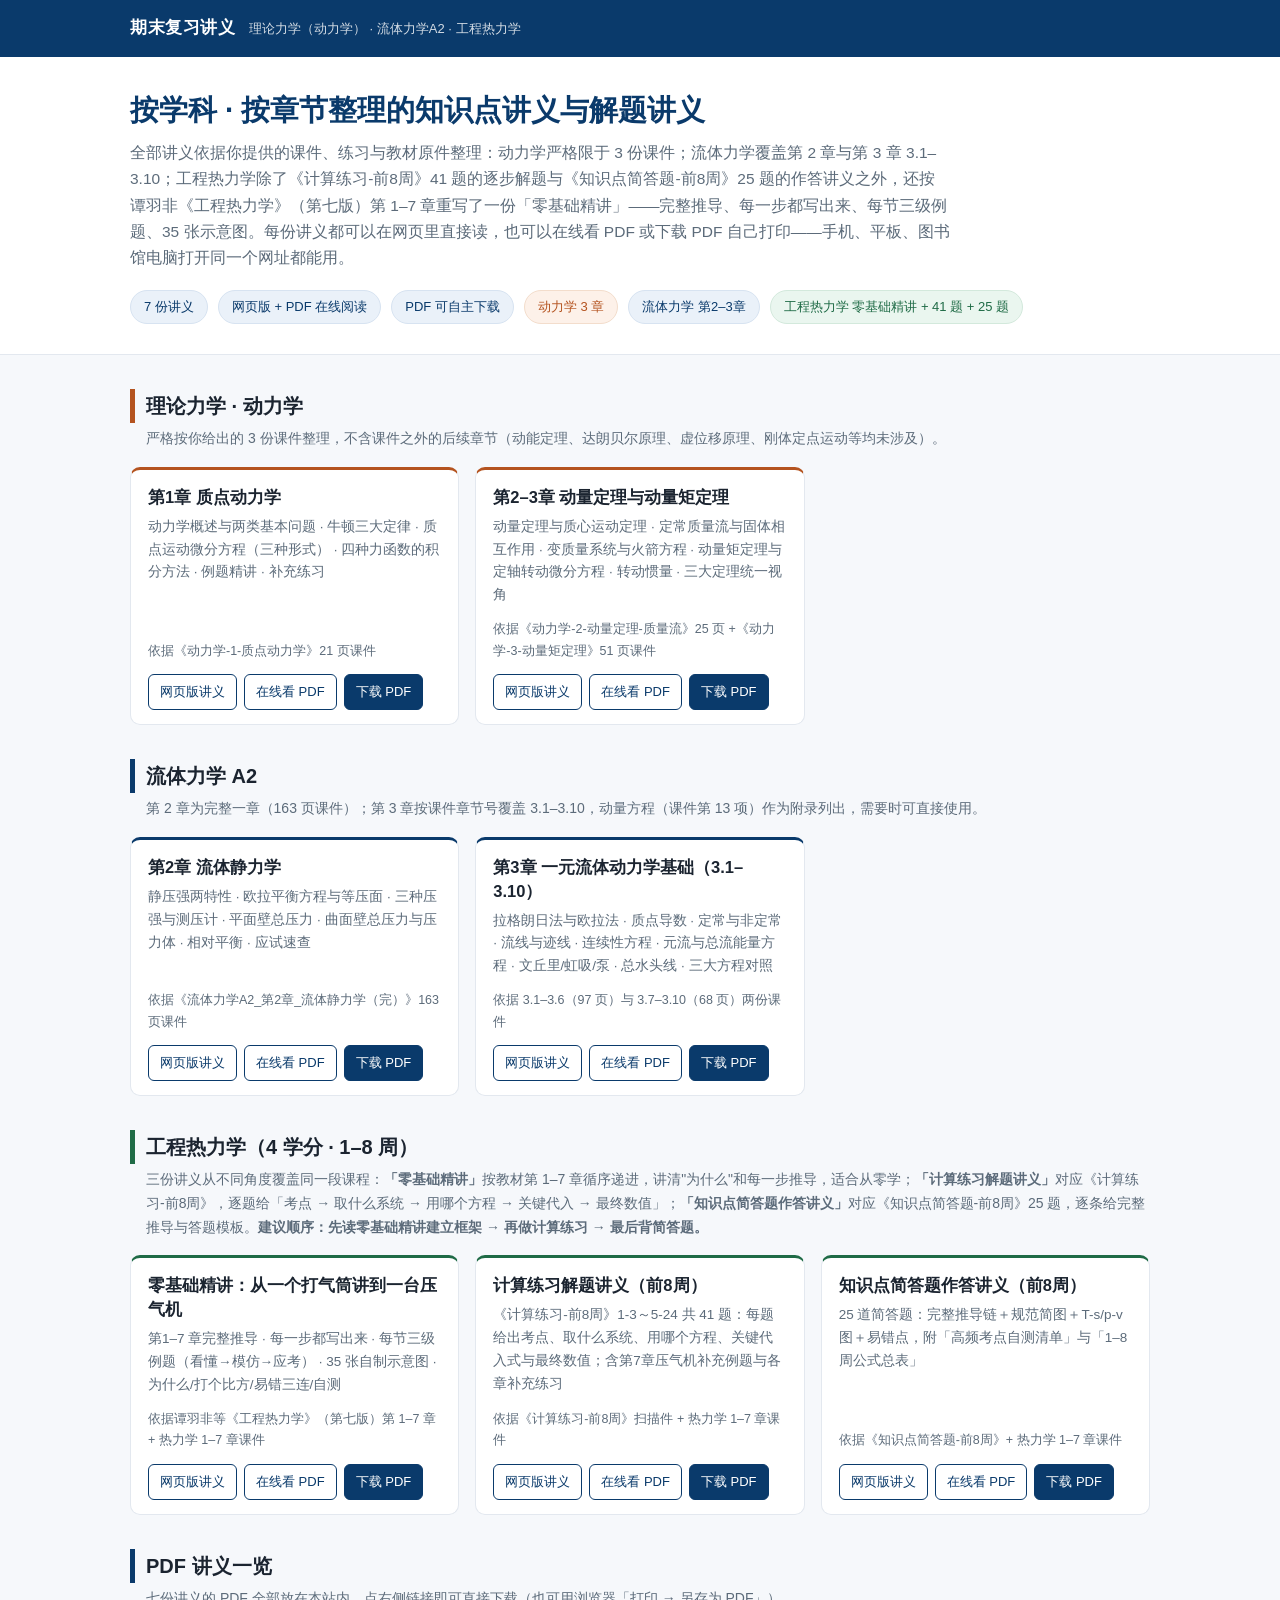
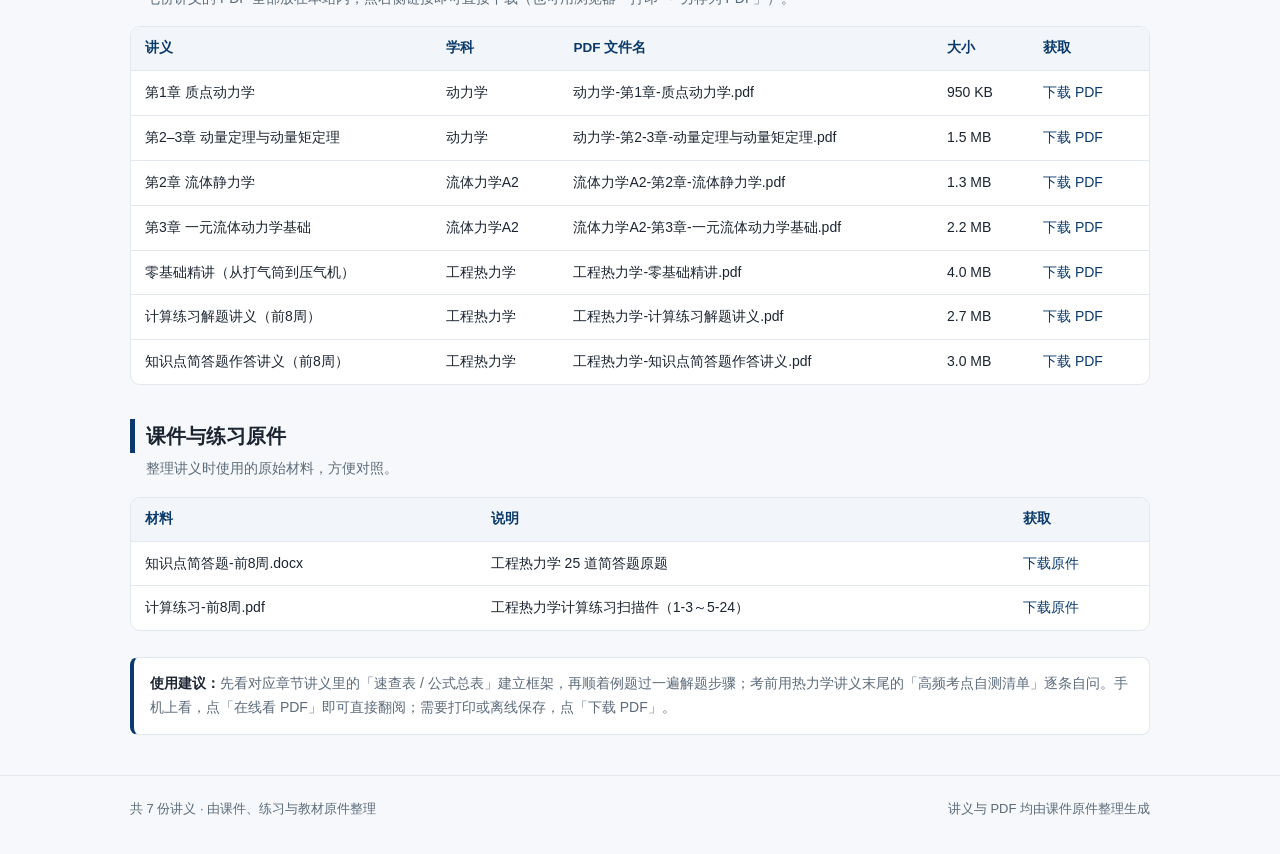
==== commit 192b8604: "publish review handouts site" ====
--- a/index.html
+++ b/index.html
@@ -62,7 +62,7 @@
 <tr><td class="f">第2–3章 动量定理与动量矩定理</td><td>动力学</td><td>动力学-第2-3章-动量定理与动量矩定理.pdf</td><td>1.5 MB</td><td><a href="docs/动力学-第2-3章-动量定理与动量矩定理.pdf" download>下载 PDF</a></td></tr>
 <tr><td class="f">第2章 流体静力学</td><td>流体力学A2</td><td>流体力学A2-第2章-流体静力学.pdf</td><td>1.3 MB</td><td><a href="docs/流体力学A2-第2章-流体静力学.pdf" download>下载 PDF</a></td></tr>
 <tr><td class="f">第3章 一元流体动力学基础</td><td>流体力学A2</td><td>流体力学A2-第3章-一元流体动力学基础.pdf</td><td>2.2 MB</td><td><a href="docs/流体力学A2-第3章-一元流体动力学基础.pdf" download>下载 PDF</a></td></tr>
-<tr><td class="f">零基础精讲（从打气筒到压气机）</td><td>工程热力学</td><td>工程热力学-零基础精讲.pdf</td><td>3.5 MB</td><td><a href="docs/工程热力学-零基础精讲.pdf" download>下载 PDF</a></td></tr>
+<tr><td class="f">零基础精讲（从打气筒到压气机）</td><td>工程热力学</td><td>工程热力学-零基础精讲.pdf</td><td>4.0 MB</td><td><a href="docs/工程热力学-零基础精讲.pdf" download>下载 PDF</a></td></tr>
 <tr><td class="f">计算练习解题讲义（前8周）</td><td>工程热力学</td><td>工程热力学-计算练习解题讲义.pdf</td><td>2.7 MB</td><td><a href="docs/工程热力学-计算练习解题讲义.pdf" download>下载 PDF</a></td></tr>
 <tr><td class="f">知识点简答题作答讲义（前8周）</td><td>工程热力学</td><td>工程热力学-知识点简答题作答讲义.pdf</td><td>3.0 MB</td><td><a href="docs/工程热力学-知识点简答题作答讲义.pdf" download>下载 PDF</a></td></tr>
 </tbody>
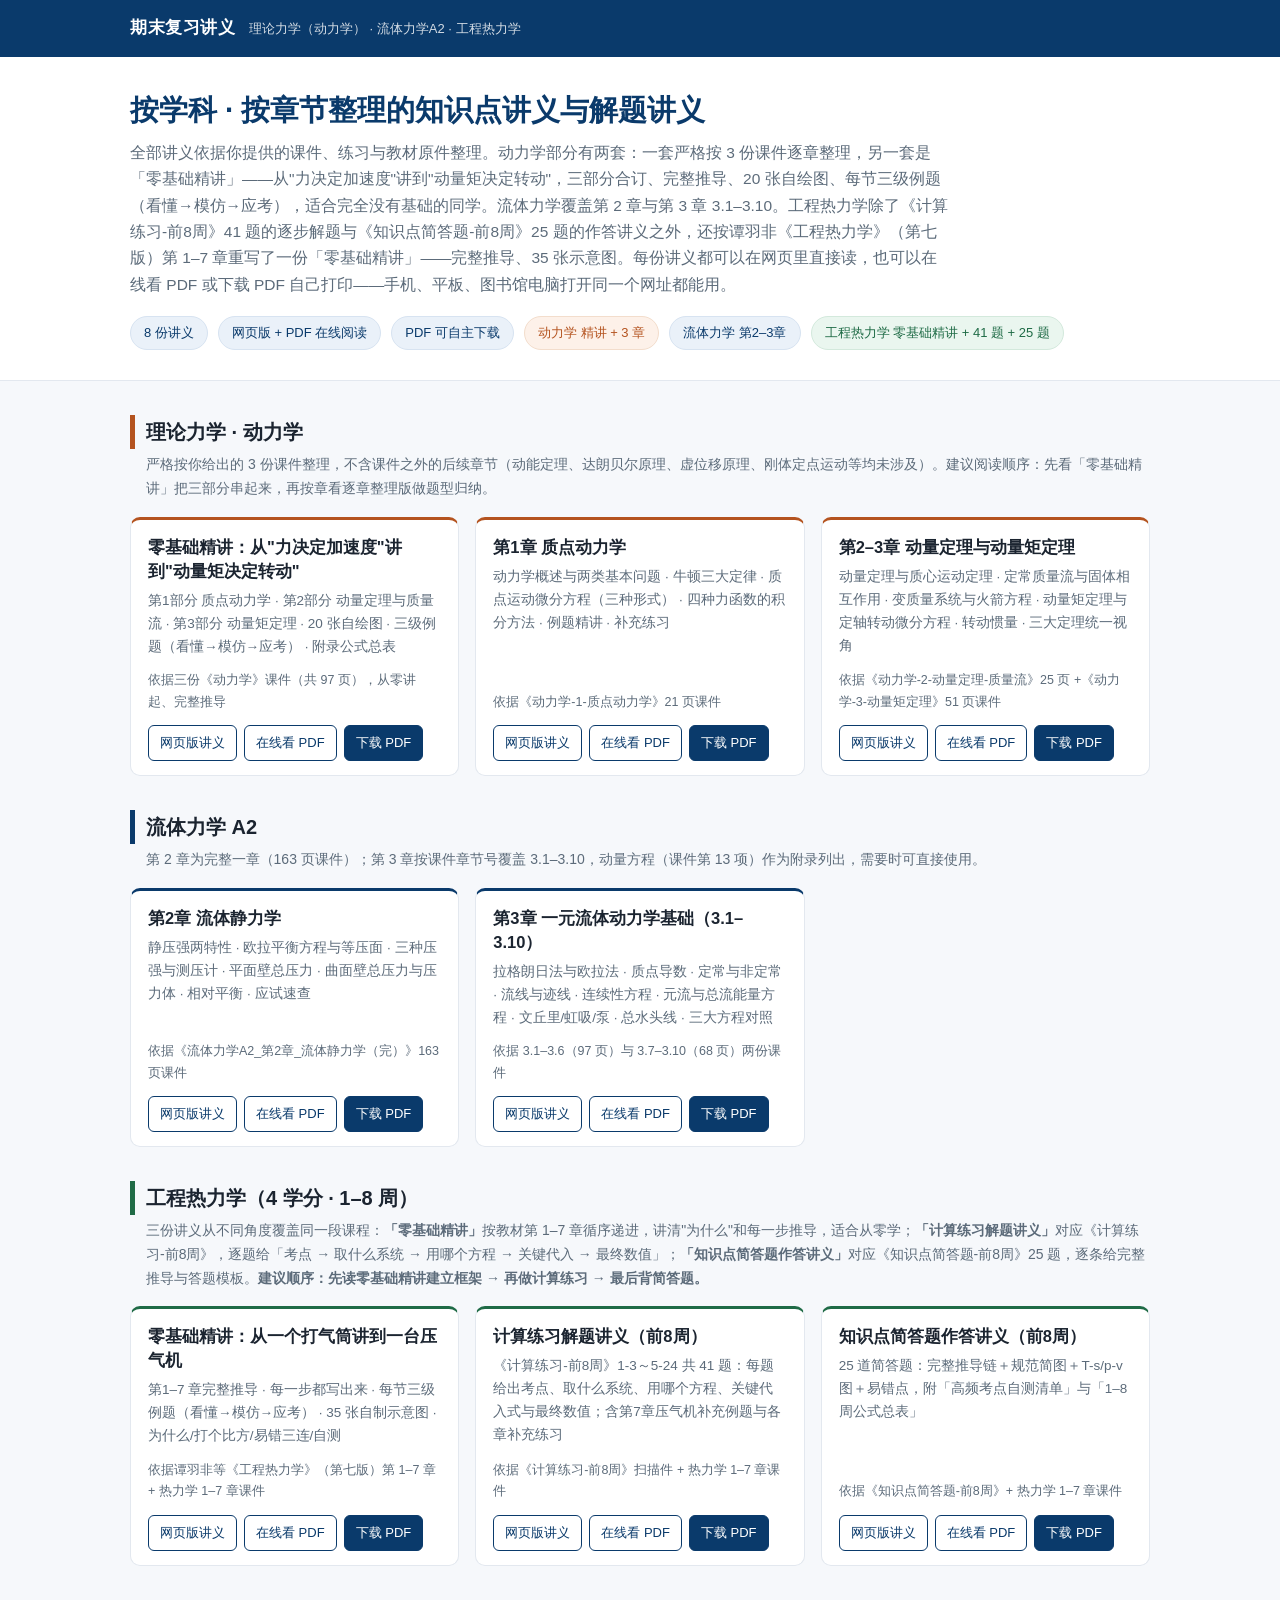
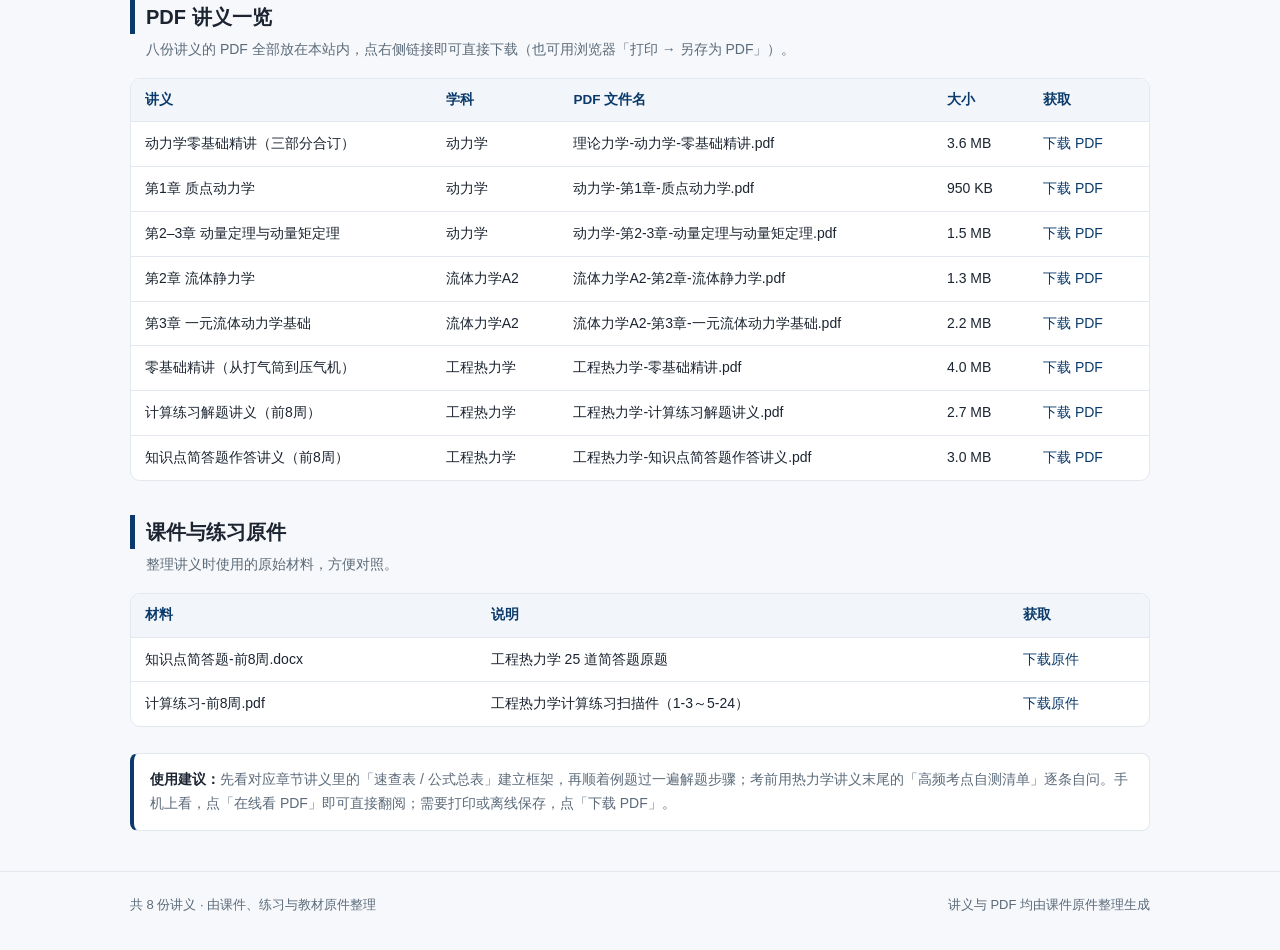
==== commit 87b93bf3: "publish review handouts site" ====
--- a/index.html
+++ b/index.html
@@ -18,12 +18,12 @@
 <div class="hero">
   <div class="wrap">
     <h1>按学科 · 按章节整理的知识点讲义与解题讲义</h1>
-    <p>全部讲义依据你提供的课件、练习与教材原件整理：动力学严格限于 3 份课件；流体力学覆盖第 2 章与第 3 章 3.1–3.10；工程热力学除了《计算练习-前8周》41 题的逐步解题与《知识点简答题-前8周》25 题的作答讲义之外，还按谭羽非《工程热力学》（第七版）第 1–7 章重写了一份「零基础精讲」——完整推导、每一步都写出来、每节三级例题、35 张示意图。每份讲义都可以在网页里直接读，也可以在线看 PDF 或下载 PDF 自己打印——手机、平板、图书馆电脑打开同一个网址都能用。</p>
+    <p>全部讲义依据你提供的课件、练习与教材原件整理。动力学部分有两套：一套严格按 3 份课件逐章整理，另一套是「零基础精讲」——从"力决定加速度"讲到"动量矩决定转动"，三部分合订、完整推导、20 张自绘图、每节三级例题（看懂→模仿→应考），适合完全没有基础的同学。流体力学覆盖第 2 章与第 3 章 3.1–3.10。工程热力学除了《计算练习-前8周》41 题的逐步解题与《知识点简答题-前8周》25 题的作答讲义之外，还按谭羽非《工程热力学》（第七版）第 1–7 章重写了一份「零基础精讲」——完整推导、35 张示意图。每份讲义都可以在网页里直接读，也可以在线看 PDF 或下载 PDF 自己打印——手机、平板、图书馆电脑打开同一个网址都能用。</p>
     <div class="facts">
-      <span class="fact">7 份讲义</span>
+      <span class="fact">8 份讲义</span>
       <span class="fact">网页版 + PDF 在线阅读</span>
       <span class="fact">PDF 可自主下载</span>
-      <span class="fact o">动力学 3 章</span>
+      <span class="fact o">动力学 精讲 + 3 章</span>
       <span class="fact">流体力学 第2–3章</span>
       <span class="fact g">工程热力学 零基础精讲 + 41 题 + 25 题</span>
     </div>
@@ -34,7 +34,7 @@
 
   <section class="course dyn">
     <h2>理论力学 · 动力学</h2>
-    <p class="note">严格按你给出的 3 份课件整理，不含课件之外的后续章节（动能定理、达朗贝尔原理、虚位移原理、刚体定点运动等均未涉及）。</p>
+    <p class="note">严格按你给出的 3 份课件整理，不含课件之外的后续章节（动能定理、达朗贝尔原理、虚位移原理、刚体定点运动等均未涉及）。建议阅读顺序：先看「零基础精讲」把三部分串起来，再按章看逐章整理版做题型归纳。</p>
     <div class="grid" id="grid-dyn"></div>
   </section>
 
@@ -52,12 +52,13 @@
 
   <section class="course">
     <h2>PDF 讲义一览</h2>
-    <p class="note">七份讲义的 PDF 全部放在本站内，点右侧链接即可直接下载（也可用浏览器「打印 → 另存为 PDF」）。</p>
+    <p class="note">八份讲义的 PDF 全部放在本站内，点右侧链接即可直接下载（也可用浏览器「打印 → 另存为 PDF」）。</p>
     <!-- PDFINDEX:START -->
 <div class="tablewrap">
 <table>
 <thead><tr><th>讲义</th><th>学科</th><th>PDF 文件名</th><th style="width:96px">大小</th><th style="width:120px">获取</th></tr></thead>
 <tbody>
+<tr><td class="f">动力学零基础精讲（三部分合订）</td><td>动力学</td><td>理论力学-动力学-零基础精讲.pdf</td><td>3.6 MB</td><td><a href="docs/理论力学-动力学-零基础精讲.pdf" download>下载 PDF</a></td></tr>
 <tr><td class="f">第1章 质点动力学</td><td>动力学</td><td>动力学-第1章-质点动力学.pdf</td><td>950 KB</td><td><a href="docs/动力学-第1章-质点动力学.pdf" download>下载 PDF</a></td></tr>
 <tr><td class="f">第2–3章 动量定理与动量矩定理</td><td>动力学</td><td>动力学-第2-3章-动量定理与动量矩定理.pdf</td><td>1.5 MB</td><td><a href="docs/动力学-第2-3章-动量定理与动量矩定理.pdf" download>下载 PDF</a></td></tr>
 <tr><td class="f">第2章 流体静力学</td><td>流体力学A2</td><td>流体力学A2-第2章-流体静力学.pdf</td><td>1.3 MB</td><td><a href="docs/流体力学A2-第2章-流体静力学.pdf" download>下载 PDF</a></td></tr>
@@ -91,7 +92,7 @@
 
 <footer>
   <div class="wrap">
-    <span>共 7 份讲义 · 由课件、练习与教材原件整理</span>
+    <span>共 8 份讲义 · 由课件、练习与教材原件整理</span>
     <span id="built"></span>
   </div>
 </footer>
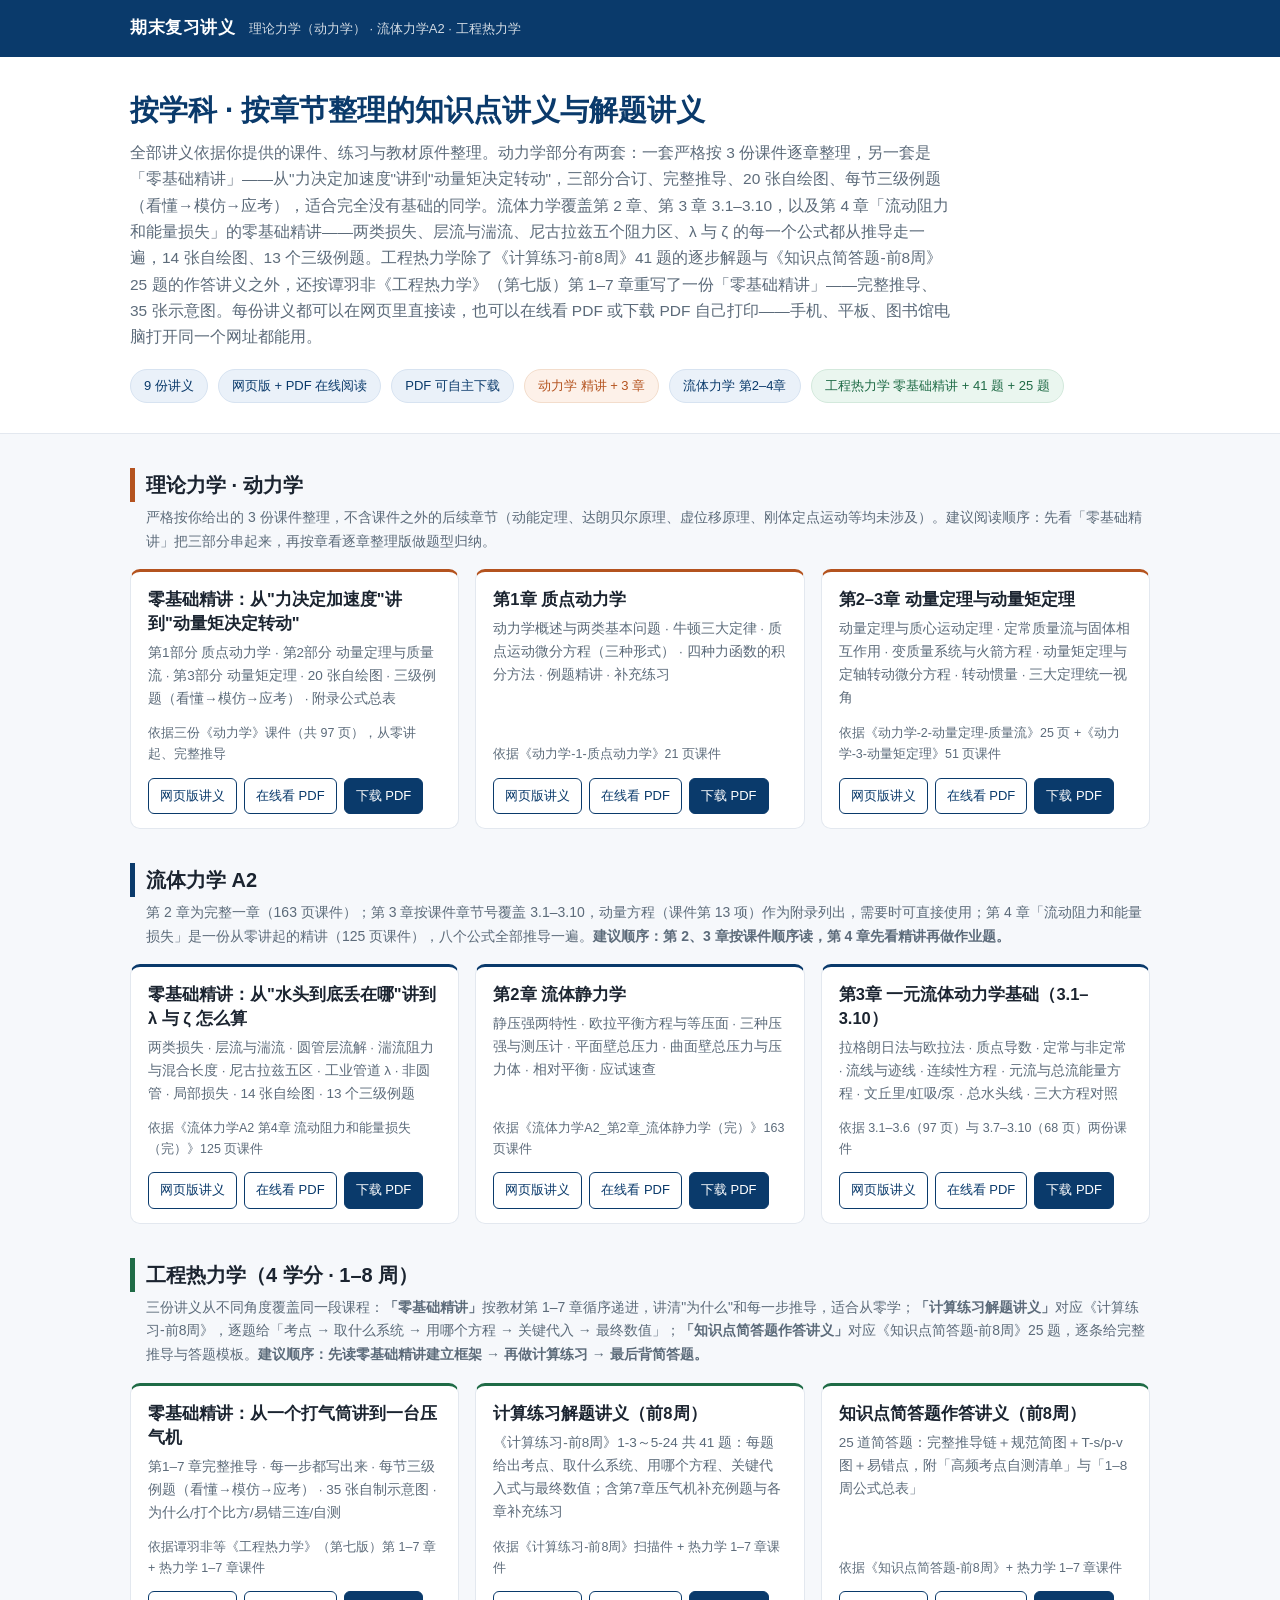
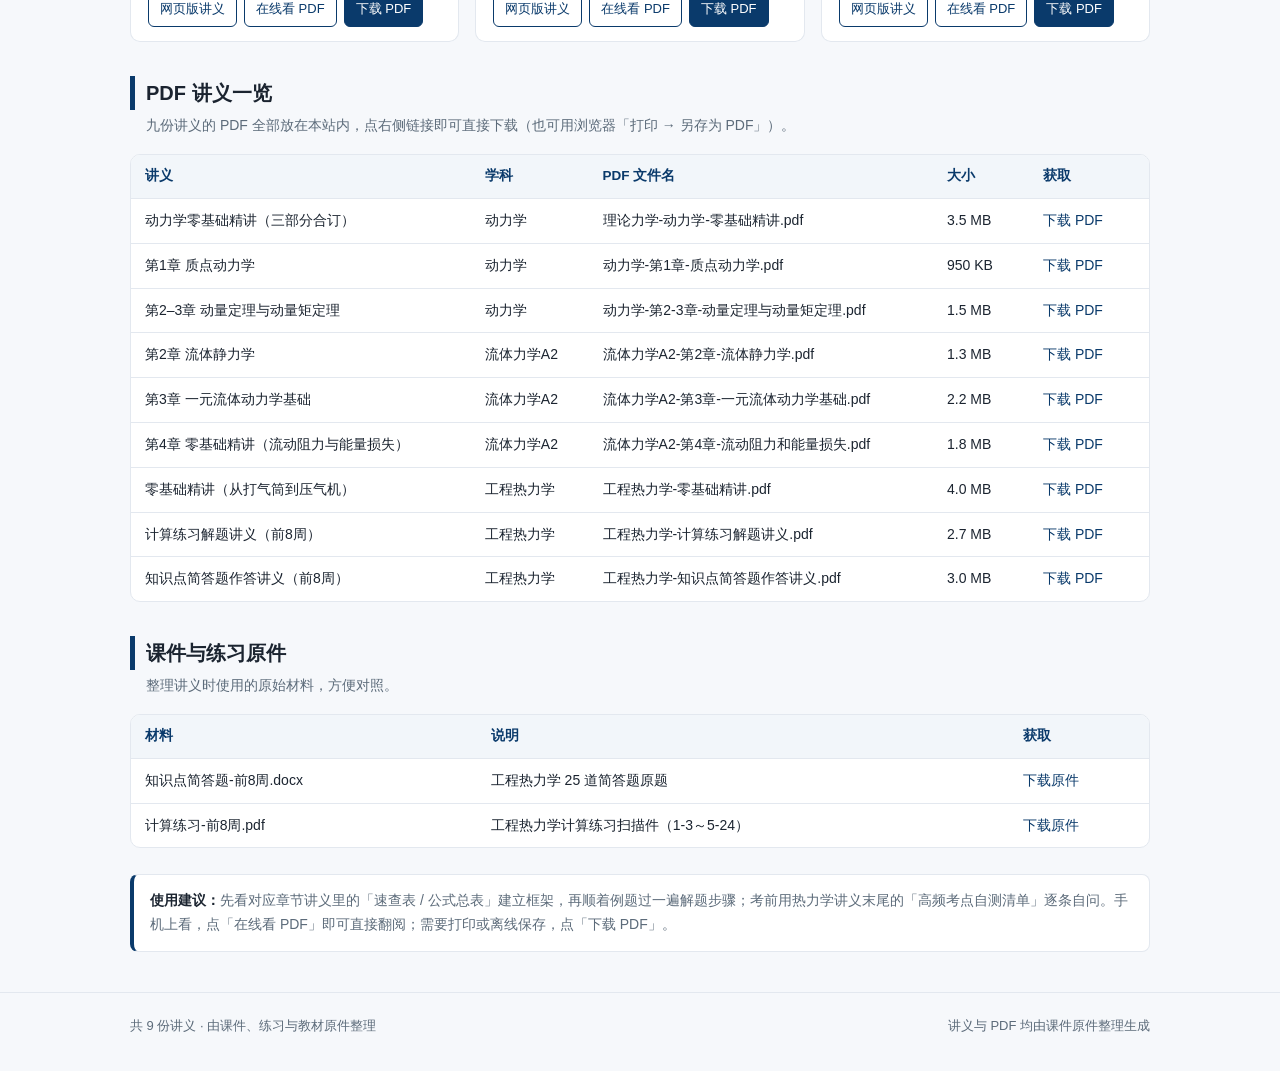
==== commit c8327929: "publish review handouts site" ====
--- a/index.html
+++ b/index.html
@@ -18,13 +18,13 @@
 <div class="hero">
   <div class="wrap">
     <h1>按学科 · 按章节整理的知识点讲义与解题讲义</h1>
-    <p>全部讲义依据你提供的课件、练习与教材原件整理。动力学部分有两套：一套严格按 3 份课件逐章整理，另一套是「零基础精讲」——从"力决定加速度"讲到"动量矩决定转动"，三部分合订、完整推导、20 张自绘图、每节三级例题（看懂→模仿→应考），适合完全没有基础的同学。流体力学覆盖第 2 章与第 3 章 3.1–3.10。工程热力学除了《计算练习-前8周》41 题的逐步解题与《知识点简答题-前8周》25 题的作答讲义之外，还按谭羽非《工程热力学》（第七版）第 1–7 章重写了一份「零基础精讲」——完整推导、35 张示意图。每份讲义都可以在网页里直接读，也可以在线看 PDF 或下载 PDF 自己打印——手机、平板、图书馆电脑打开同一个网址都能用。</p>
+    <p>全部讲义依据你提供的课件、练习与教材原件整理。动力学部分有两套：一套严格按 3 份课件逐章整理，另一套是「零基础精讲」——从"力决定加速度"讲到"动量矩决定转动"，三部分合订、完整推导、20 张自绘图、每节三级例题（看懂→模仿→应考），适合完全没有基础的同学。流体力学覆盖第 2 章、第 3 章 3.1–3.10，以及第 4 章「流动阻力和能量损失」的零基础精讲——两类损失、层流与湍流、尼古拉兹五个阻力区、λ 与 ζ 的每一个公式都从推导走一遍，14 张自绘图、13 个三级例题。工程热力学除了《计算练习-前8周》41 题的逐步解题与《知识点简答题-前8周》25 题的作答讲义之外，还按谭羽非《工程热力学》（第七版）第 1–7 章重写了一份「零基础精讲」——完整推导、35 张示意图。每份讲义都可以在网页里直接读，也可以在线看 PDF 或下载 PDF 自己打印——手机、平板、图书馆电脑打开同一个网址都能用。</p>
     <div class="facts">
-      <span class="fact">8 份讲义</span>
+      <span class="fact">9 份讲义</span>
       <span class="fact">网页版 + PDF 在线阅读</span>
       <span class="fact">PDF 可自主下载</span>
       <span class="fact o">动力学 精讲 + 3 章</span>
-      <span class="fact">流体力学 第2–3章</span>
+      <span class="fact">流体力学 第2–4章</span>
       <span class="fact g">工程热力学 零基础精讲 + 41 题 + 25 题</span>
     </div>
   </div>
@@ -40,7 +40,7 @@
 
   <section class="course flu">
     <h2>流体力学 A2</h2>
-    <p class="note">第 2 章为完整一章（163 页课件）；第 3 章按课件章节号覆盖 3.1–3.10，动量方程（课件第 13 项）作为附录列出，需要时可直接使用。</p>
+    <p class="note">第 2 章为完整一章（163 页课件）；第 3 章按课件章节号覆盖 3.1–3.10，动量方程（课件第 13 项）作为附录列出，需要时可直接使用；第 4 章「流动阻力和能量损失」是一份从零讲起的精讲（125 页课件），八个公式全部推导一遍。<b>建议顺序：第 2、3 章按课件顺序读，第 4 章先看精讲再做作业题。</b></p>
     <div class="grid" id="grid-flu"></div>
   </section>
 
@@ -52,17 +52,18 @@
 
   <section class="course">
     <h2>PDF 讲义一览</h2>
-    <p class="note">八份讲义的 PDF 全部放在本站内，点右侧链接即可直接下载（也可用浏览器「打印 → 另存为 PDF」）。</p>
+    <p class="note">九份讲义的 PDF 全部放在本站内，点右侧链接即可直接下载（也可用浏览器「打印 → 另存为 PDF」）。</p>
     <!-- PDFINDEX:START -->
 <div class="tablewrap">
 <table>
 <thead><tr><th>讲义</th><th>学科</th><th>PDF 文件名</th><th style="width:96px">大小</th><th style="width:120px">获取</th></tr></thead>
 <tbody>
-<tr><td class="f">动力学零基础精讲（三部分合订）</td><td>动力学</td><td>理论力学-动力学-零基础精讲.pdf</td><td>3.6 MB</td><td><a href="docs/理论力学-动力学-零基础精讲.pdf" download>下载 PDF</a></td></tr>
+<tr><td class="f">动力学零基础精讲（三部分合订）</td><td>动力学</td><td>理论力学-动力学-零基础精讲.pdf</td><td>3.5 MB</td><td><a href="docs/理论力学-动力学-零基础精讲.pdf" download>下载 PDF</a></td></tr>
 <tr><td class="f">第1章 质点动力学</td><td>动力学</td><td>动力学-第1章-质点动力学.pdf</td><td>950 KB</td><td><a href="docs/动力学-第1章-质点动力学.pdf" download>下载 PDF</a></td></tr>
 <tr><td class="f">第2–3章 动量定理与动量矩定理</td><td>动力学</td><td>动力学-第2-3章-动量定理与动量矩定理.pdf</td><td>1.5 MB</td><td><a href="docs/动力学-第2-3章-动量定理与动量矩定理.pdf" download>下载 PDF</a></td></tr>
 <tr><td class="f">第2章 流体静力学</td><td>流体力学A2</td><td>流体力学A2-第2章-流体静力学.pdf</td><td>1.3 MB</td><td><a href="docs/流体力学A2-第2章-流体静力学.pdf" download>下载 PDF</a></td></tr>
 <tr><td class="f">第3章 一元流体动力学基础</td><td>流体力学A2</td><td>流体力学A2-第3章-一元流体动力学基础.pdf</td><td>2.2 MB</td><td><a href="docs/流体力学A2-第3章-一元流体动力学基础.pdf" download>下载 PDF</a></td></tr>
+<tr><td class="f">第4章 零基础精讲（流动阻力与能量损失）</td><td>流体力学A2</td><td>流体力学A2-第4章-流动阻力和能量损失.pdf</td><td>1.8 MB</td><td><a href="docs/流体力学A2-第4章-流动阻力和能量损失.pdf" download>下载 PDF</a></td></tr>
 <tr><td class="f">零基础精讲（从打气筒到压气机）</td><td>工程热力学</td><td>工程热力学-零基础精讲.pdf</td><td>4.0 MB</td><td><a href="docs/工程热力学-零基础精讲.pdf" download>下载 PDF</a></td></tr>
 <tr><td class="f">计算练习解题讲义（前8周）</td><td>工程热力学</td><td>工程热力学-计算练习解题讲义.pdf</td><td>2.7 MB</td><td><a href="docs/工程热力学-计算练习解题讲义.pdf" download>下载 PDF</a></td></tr>
 <tr><td class="f">知识点简答题作答讲义（前8周）</td><td>工程热力学</td><td>工程热力学-知识点简答题作答讲义.pdf</td><td>3.0 MB</td><td><a href="docs/工程热力学-知识点简答题作答讲义.pdf" download>下载 PDF</a></td></tr>
@@ -92,7 +93,7 @@
 
 <footer>
   <div class="wrap">
-    <span>共 8 份讲义 · 由课件、练习与教材原件整理</span>
+    <span>共 9 份讲义 · 由课件、练习与教材原件整理</span>
     <span id="built"></span>
   </div>
 </footer>
